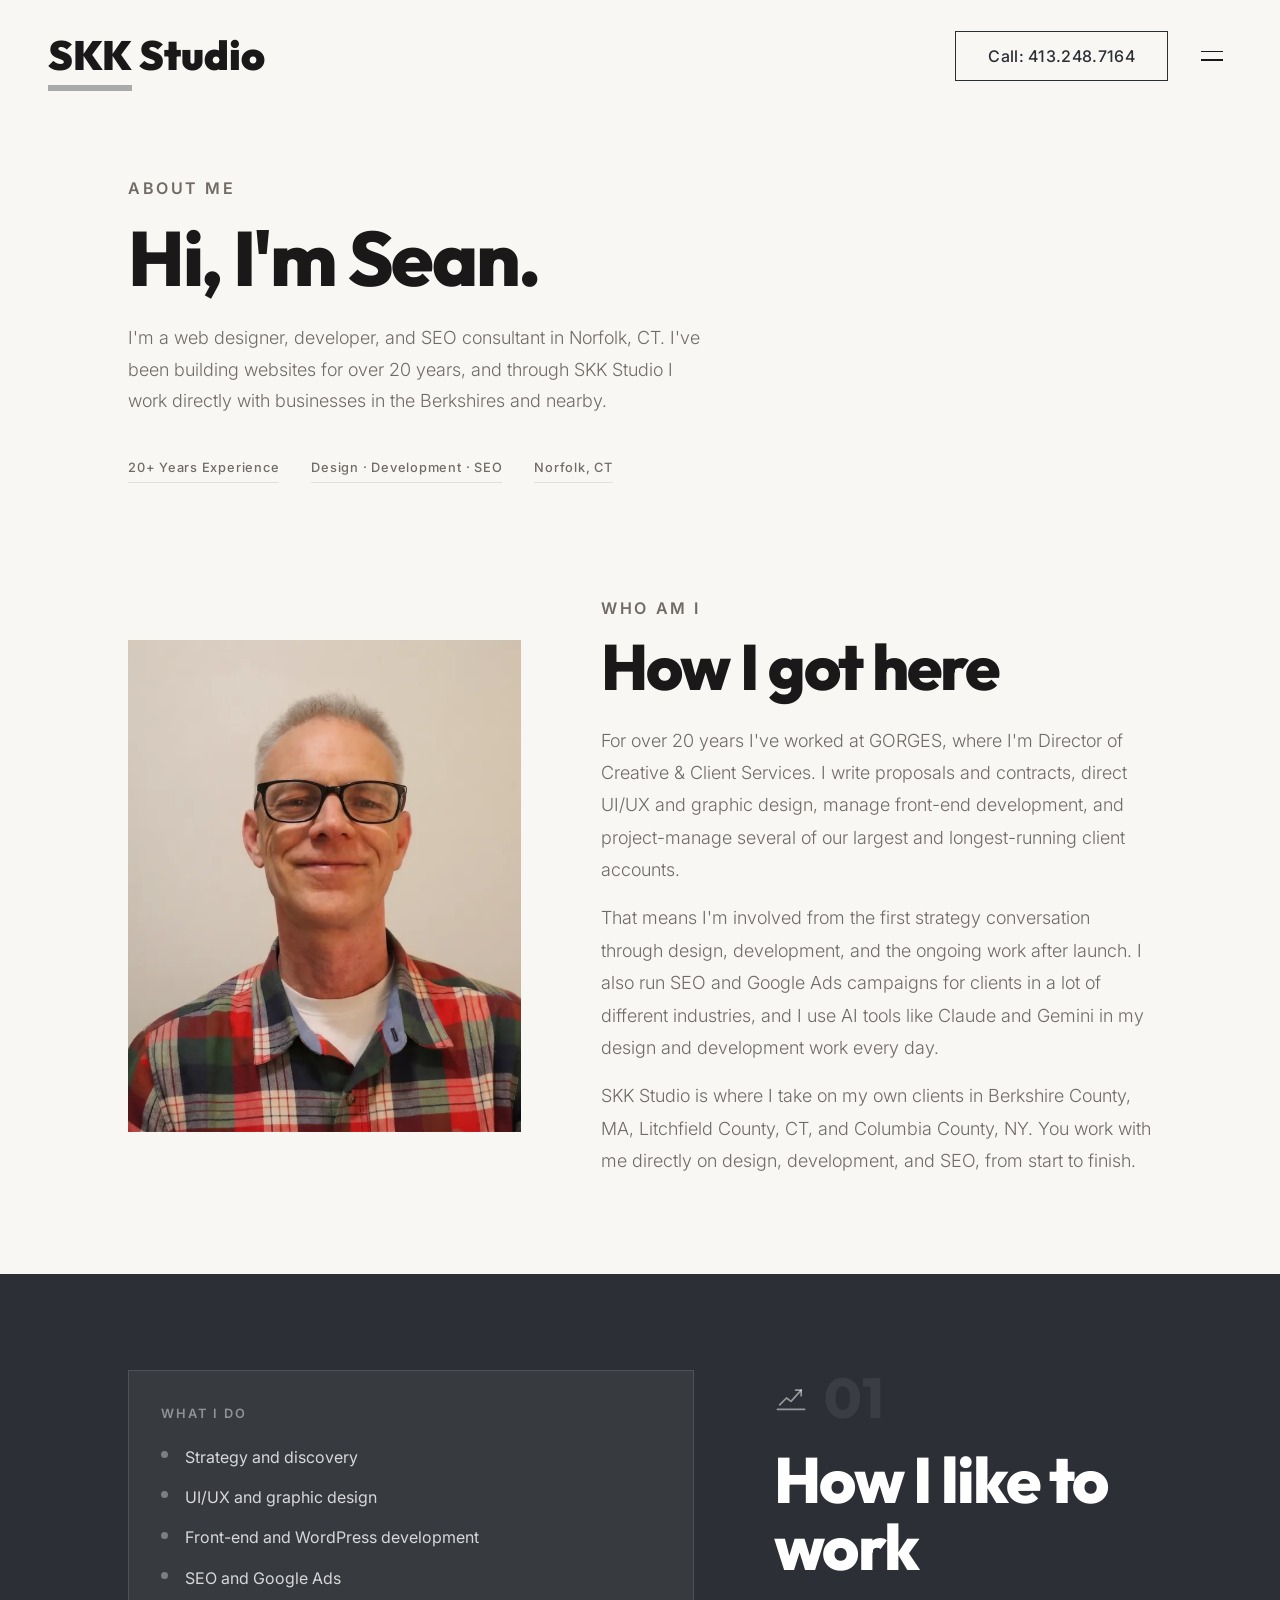
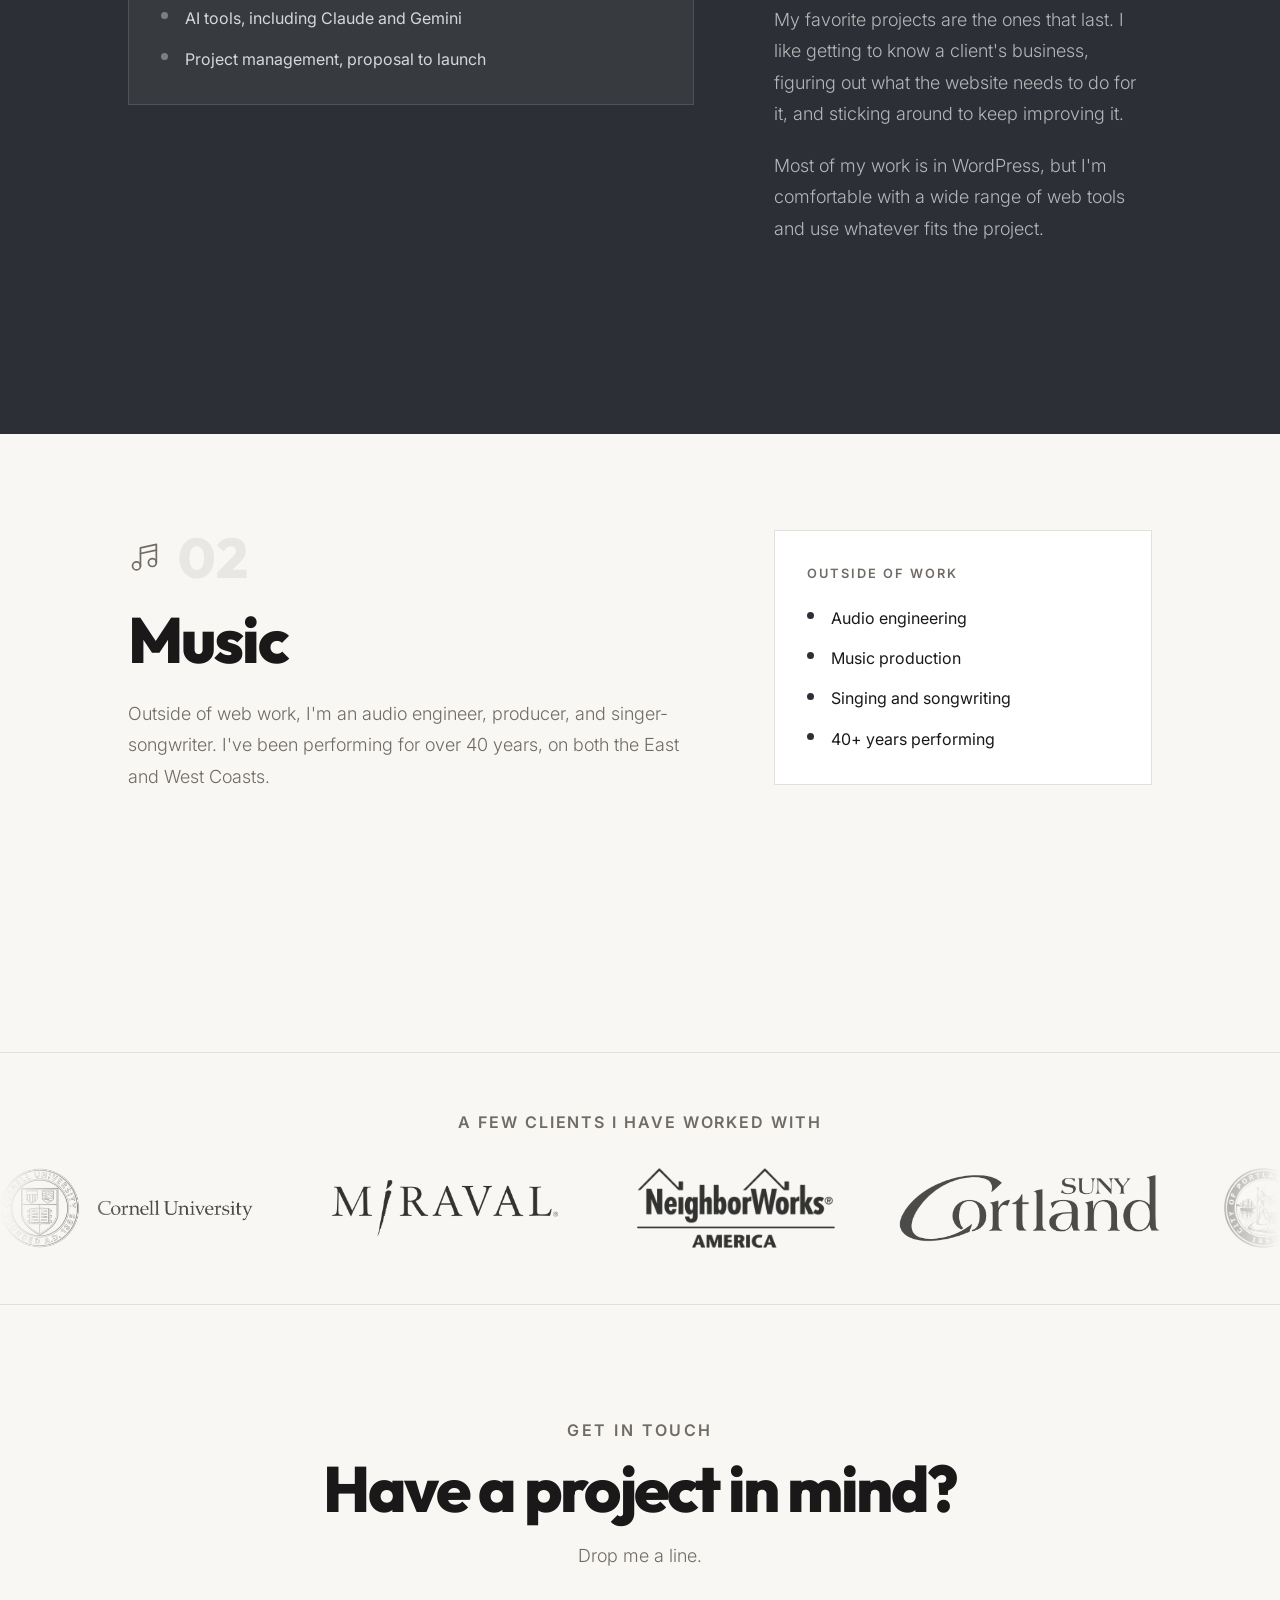
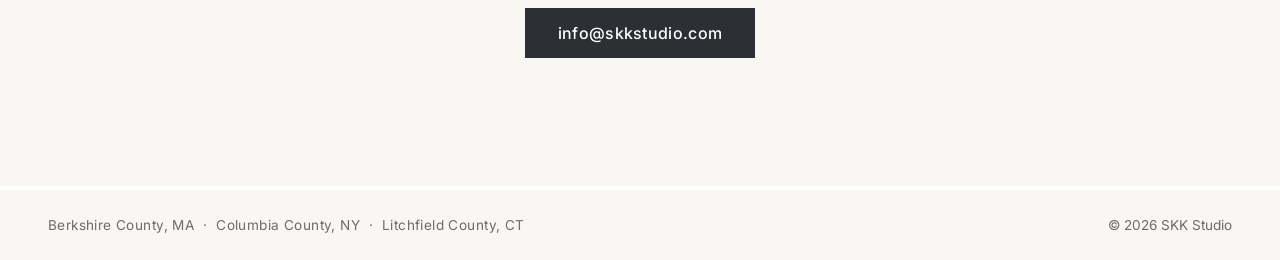
==== about.html @ 65a2fcf6 "Add about page, update contact info, and fix navigation links - Add about.html and .htaccess for cle" ====
<!DOCTYPE html>
<html lang="en">
<head>

<script async src="https://www.googletagmanager.com/gtm.js?id=GTM-TCQZRPBM"></script>
<script>
  window.dataLayer = window.dataLayer || [];
  function gtag(){dataLayer.push(arguments);}
  gtag('js', new Date());
</script>

  <meta charset="UTF-8">
  <meta name="viewport" content="width=device-width, initial-scale=1.0">
  <meta name="robots" content="index, follow">
  <title>About Sean K Kennedy | Web Designer &amp; SEO Consultant | SKK Studio</title>
  <meta name="description" content="Sean K Kennedy is a web designer, WordPress developer, and SEO consultant in Norfolk, CT with 20+ years of experience serving Berkshire County MA, Litchfield County CT, and Columbia County NY.">
  <meta name="author" content="Sean K Kennedy">
  <link rel="canonical" href="https://skkstudio.com/about">

  <!-- Open Graph -->
  <meta property="og:type" content="profile">
  <meta property="og:url" content="https://skkstudio.com/about">
  <meta property="og:title" content="About Sean K Kennedy | Web Designer &amp; SEO Consultant | SKK Studio">
  <meta property="og:description" content="Web designer, WordPress developer, and SEO consultant in Norfolk, CT with 20+ years of experience.">
  <meta property="og:image" content="https://skkstudio.com/img/Sean-K-Kennedy.webp">
  <meta name="twitter:card" content="summary_large_image">

  <!-- AboutPage / Person Schema -->
  <script type="application/ld+json">
  {
    "@context": "https://schema.org",
    "@type": "AboutPage",
    "url": "https://skkstudio.com/about",
    "name": "About Sean K Kennedy",
    "mainEntity": {
      "@type": "Person",
      "name": "Sean K Kennedy",
      "alternateName": "Sean Kobuk Kennedy",
      "jobTitle": "Web Designer, Developer & SEO Consultant",
      "image": "https://skkstudio.com/img/Sean-Kobuk-Kennedy-web-designer-developer.webp",
      "email": "info@skkstudio.com",
      "url": "https://skkstudio.com/about",
      "address": {
        "@type": "PostalAddress",
        "addressLocality": "Norfolk",
        "addressRegion": "CT",
        "addressCountry": "US"
      },
      "worksFor": { "@type": "ProfessionalService", "name": "SKK Studio", "url": "https://skkstudio.com" },
      "knowsAbout": ["Web Design", "UI/UX Design", "WordPress Development", "Search Engine Optimization", "Google Ads", "AI Automation", "Audio Engineering"]
    }
  }
  </script>

  <!-- Breadcrumb Schema -->
  <script type="application/ld+json">
  {
    "@context": "https://schema.org",
    "@type": "BreadcrumbList",
    "itemListElement": [
      { "@type": "ListItem", "position": 1, "name": "Home", "item": "https://skkstudio.com/" },
      { "@type": "ListItem", "position": 2, "name": "About", "item": "https://skkstudio.com/about" }
    ]
  }
  </script>

  <link rel="preconnect" href="https://fonts.googleapis.com">
  <link rel="preconnect" href="https://fonts.gstatic.com" crossorigin>
  <link href="https://fonts.googleapis.com/css2?family=Outfit:wght@700;800&family=Inter:wght@300;400;500;600&display=swap" rel="stylesheet">
  <link rel="stylesheet" href="css/styles.css">
</head>
<body>

  <!-- ========== HEADER ========== -->
  <header class="site-header" id="site-header">
    <div class="container">
      <a href="/" class="site-logo"><span class="site-logo__skk">SKK</span> Studio</a>
      <a class="btn btn--outline" href="tel:413-248-7164">Call: 413.248.7164</a>
      <button class="menu-toggle" aria-label="Toggle navigation" aria-expanded="false" aria-controls="mobile-nav">
        <span></span>
        <span></span>
      </button>
    </div>
  </header>

  <!-- ========== MOBILE NAV ========== -->
  <nav class="mobile-nav" id="mobile-nav" aria-hidden="true">
    <p class="mobile-nav__label">Navigation</p>
    <div class="mobile-nav__bottom">
      <div class="mobile-nav__links">
        <a class="mobile-nav__link" href="/services"><span>01</span>Services</a>
        <a class="mobile-nav__link" href="mailto:info@skkstudio.com"><span>02</span>Get in Touch</a>
        <a class="mobile-nav__link" href="/"><span>03</span>Back to Home</a>
      </div>
      <div class="mobile-nav__footer">
        <a class="mobile-nav__call" href="tel:413-248-7164">Call: 413.248.7164</a>
        <p class="mobile-nav__location">Norfolk, CT &nbsp;·&nbsp; The Berkshires</p>
      </div>
    </div>
  </nav>

  <main>

    <!-- ========== PAGE HERO ========== -->
    <section class="page-hero">
      <div class="container">
        <div class="page-hero__inner">

          <span class="page-hero__eyebrow">About Me</span>

          <h1 class="page-hero__title">Hi, I'm Sean.</h1>

          <p class="page-hero__desc">
            I'm a web designer, developer, and SEO consultant in Norfolk, CT. I've been building websites
            for over 20 years, and through SKK Studio I work directly with businesses in the Berkshires and nearby.
          </p>

          <div class="page-hero__meta">
            <span>20+ Years Experience</span>
            <span>Design · Development · SEO</span>
            <span>Norfolk, CT</span>
          </div>

        </div>
      </div>
    </section>

    <!-- ========== BIO ========== -->
    <section class="about about--page" id="bio">
      <div class="container">
        <div class="about__inner reveal">

          <div class="about__photo-wrap">
            <figure class="about__photo">
              <img src="img/Sean-Kobuk-Kennedy-web-designer-developer.webp" alt="Sean K Kennedy, freelance web designer and SEO consultant in Norfolk, CT" onerror="this.parentElement.classList.add('about__photo--placeholder')">
            </figure>
          </div>

          <div class="about__content">
            <span class="section-label">Who Am I</span>
            <h2 class="about__title">How I got here</h2>
            <div class="about__bio">
              <p>For over 20 years I've worked at GORGES, where I'm Director of Creative &amp; Client Services. I write proposals and contracts, direct UI/UX and graphic design, manage front-end development, and project-manage several of our largest and longest-running client accounts.</p>
              <p>That means I'm involved from the first strategy conversation through design, development, and the ongoing work after launch. I also run SEO and Google Ads campaigns for clients in a lot of different industries, and I use AI tools like Claude and Gemini in my design and development work every day.</p>
              <p>SKK Studio is where I take on my own clients in Berkshire County, MA, Litchfield County, CT, and Columbia County, NY. You work with me directly on design, development, and SEO, from start to finish.</p>
            </div>
          </div>

        </div>
      </div>
    </section>

    <!-- ========== HOW I WORK ========== -->
    <section class="service-detail service-detail--dark" id="how-i-work">
      <div class="container">
        <div class="service-detail__inner service-detail__inner--reversed reveal">

          <aside class="service-detail__aside">
            <h3 class="service-detail__aside-title">What I do</h3>
            <ul class="service-detail__list">
              <li>Strategy and discovery</li>
              <li>UI/UX and graphic design</li>
              <li>Front-end and WordPress development</li>
              <li>SEO and Google Ads</li>
              <li>AI tools, including Claude and Gemini</li>
              <li>Project management, proposal to launch</li>
            </ul>
          </aside>

          <div class="service-detail__main">
            <div class="service-detail__header">
              <div class="service-detail__icon" aria-hidden="true">
                <svg width="34" height="34" viewBox="0 0 30 30" fill="none" xmlns="http://www.w3.org/2000/svg">
                  <path d="M3 25h24" stroke="currentColor" stroke-width="1.5" stroke-linecap="round"/>
                  <path d="M5 21l6-6 4 3 9-10" stroke="currentColor" stroke-width="1.5" stroke-linecap="round" stroke-linejoin="round"/>
                  <path d="M19 8h5v5" stroke="currentColor" stroke-width="1.5" stroke-linecap="round" stroke-linejoin="round"/>
                </svg>
              </div>
              <span class="service-detail__num">01</span>
            </div>
            <h2 class="service-detail__title">How I like to work</h2>
            <p class="service-detail__desc">
              My favorite projects are the ones that last. I like getting to know a client's business,
              figuring out what the website needs to do for it, and sticking around to keep improving it.
            </p>
            <p class="service-detail__desc">
              Most of my work is in WordPress, but I'm comfortable with a wide range of web tools and
              use whatever fits the project.
            </p>
            <a href="mailto:info@skkstudio.com" class="btn btn--outline">Get in Touch</a>
          </div>

        </div>
      </div>
    </section>

    <!-- ========== MUSIC ========== -->
    <section class="service-detail service-detail--light" id="music">
      <div class="container">
        <div class="service-detail__inner reveal">

          <div class="service-detail__main">
            <div class="service-detail__header">
              <div class="service-detail__icon" aria-hidden="true">
                <svg width="34" height="34" viewBox="0 0 30 30" fill="none" xmlns="http://www.w3.org/2000/svg">
                  <path d="M11 22V6l14-3v16" stroke="currentColor" stroke-width="1.5" stroke-linecap="round" stroke-linejoin="round"/>
                  <circle cx="7.5" cy="22" r="3.5" stroke="currentColor" stroke-width="1.5"/>
                  <circle cx="21.5" cy="19" r="3.5" stroke="currentColor" stroke-width="1.5"/>
                  <path d="M11 11l14-3" stroke="currentColor" stroke-width="1.5" stroke-linecap="round"/>
                </svg>
              </div>
              <span class="service-detail__num">02</span>
            </div>
            <h2 class="service-detail__title">Music</h2>
            <p class="service-detail__desc">
              Outside of web work, I'm an audio engineer, producer, and singer-songwriter. I've been
              performing for over 40 years, on both the East and West Coasts.
            </p>
          </div>

          <aside class="service-detail__aside">
            <h3 class="service-detail__aside-title">Outside of work</h3>
            <ul class="service-detail__list">
              <li>Audio engineering</li>
              <li>Music production</li>
              <li>Singing and songwriting</li>
              <li>40+ years performing</li>
            </ul>
          </aside>

        </div>
      </div>
    </section>

    <!-- ========== CLIENT LOGOS ========== -->
    <section class="client-logos">
      <p class="client-logos__label">A few clients I have worked with</p>
      <div class="client-logos__outer">
        <!-- track 1 -->
        <div class="client-logos__track">
          <img src="img/Cornell-University-logo.webp" alt="Cornell University" class="client-logos__img">
          <img src="img/miraval-resorts-logo.webp" alt="Miraval Resorts" class="client-logos__img">
          <img src="img/neighborworks-america-logo.webp" alt="NeighborWorks America" class="client-logos__img">
          <img src="img/suny-cortland-logo.webp" alt="SUNY Cortland" class="client-logos__img">
          <img src="img/PDXUnicornSeal.webp" alt="PDX Unicorn" class="client-logos__img">
          <img src="img/martha-stewart-martha-stewart-logo.png" alt="Martha Stewart" class="client-logos__img">
          <img src="img/Ongweoweh-logo.webp" alt="Ongweoweh" class="client-logos__img">
        </div>
        <!-- track 2: identical, hands off to track 1 seamlessly -->
        <div class="client-logos__track" aria-hidden="true">
          <img src="img/Cornell-University-logo.webp" alt="" class="client-logos__img">
          <img src="img/miraval-resorts-logo.webp" alt="" class="client-logos__img">
          <img src="img/neighborworks-america-logo.webp" alt="" class="client-logos__img">
          <img src="img/suny-cortland-logo.webp" alt="" class="client-logos__img">
          <img src="img/PDXUnicornSeal.webp" alt="" class="client-logos__img">
          <img src="img/martha-stewart-martha-stewart-logo.png" alt="" class="client-logos__img">
          <img src="img/Ongweoweh-logo.webp" alt="" class="client-logos__img">
        </div>
      </div>
    </section>

    <!-- ========== CONTACT CTA ========== -->
    <section class="contact-cta">
      <div class="container">
        <div class="contact-cta__inner reveal">
          <span class="section-label">Get in Touch</span>
          <h2 class="contact-cta__title">Have a project in mind?</h2>
          <p class="contact-cta__desc">Drop me a line.</p>
          <a href="mailto:info@skkstudio.com" class="btn btn--primary">
            info@skkstudio.com
          </a>
        </div>
      </div>
    </section>

  </main>

  <!-- ========== FOOTER ========== -->
  <footer class="site-footer">
    <div class="container">
      <div class="site-footer__inner">
        <span class="site-footer__location">Berkshire County, MA &nbsp;·&nbsp; Columbia County, NY &nbsp;·&nbsp; Litchfield County, CT</span>
        <span class="site-footer__copy">&copy; <span id="year"></span> SKK Studio</span>
      </div>
    </div>
  </footer>

  <a href="#" class="back-to-top" aria-label="Back to top">
    <svg width="18" height="18" viewBox="0 0 18 18" fill="none" xmlns="http://www.w3.org/2000/svg" aria-hidden="true">
      <path d="M9 15V3M3 7l6-6 6 6" stroke="currentColor" stroke-width="1.5" stroke-linecap="round" stroke-linejoin="round"/>
    </svg>
  </a>

  <script src="js/main.js"></script>
</body>
</html>
---- css/styles.css ----
@charset "UTF-8";
*, *::before, *::after {
  box-sizing: border-box;
  margin: 0;
  padding: 0; }

html {
  scroll-behavior: smooth;
  -webkit-text-size-adjust: 100%;
  font-size: 16px; }

body {
  font-family: "Inter", -apple-system, BlinkMacSystemFont, "Segoe UI", sans-serif;
  font-size: 1rem;
  line-height: 1.65;
  color: #1A1818;
  background-color: #F8F7F4;
  -webkit-font-smoothing: antialiased;
  -moz-osx-font-smoothing: grayscale;
  overflow-x: hidden; }

a {
  color: inherit;
  text-decoration: none; }

img, svg {
  display: block;
  max-width: 100%; }

ul, ol {
  list-style: none; }

.container {
  max-width: 1120px;
  margin: 0 auto;
  padding-left: clamp(1.5rem, 5vw, 3rem);
  padding-right: clamp(1.5rem, 5vw, 3rem); }

h2 {
  font-family: "Outfit", -apple-system, BlinkMacSystemFont, sans-serif;
  font-size: clamp(2.5rem, 5vw, 4rem);
  font-weight: 800;
  letter-spacing: -0.03em;
  line-height: 1.05;
  color: #1A1818; }

.section-desc, .hero__status, .service-card__desc, .about__bio p, .page-hero__desc, .service-detail__desc, .contact-cta__desc {
  font-size: 1.125rem;
  font-weight: 300;
  color: #716b66;
  line-height: 1.75; }

.section-label, .hero__eyebrow, .coming-soon__label, .page-hero__eyebrow, .service-detail__aside-title {
  font-size: 1rem;
  font-weight: 600;
  letter-spacing: 0.16em;
  text-transform: uppercase; }

.section-label {
  display: inline-block;
  color: #716b66;
  margin-bottom: 0.75rem; }

.section-title {
  margin-bottom: 0.75rem; }

.section-desc {
  max-width: 46ch; }

.section-header {
  margin-bottom: 3.5rem; }

.btn {
  display: inline-flex;
  align-items: center;
  gap: 0.5rem;
  font-family: "Inter", -apple-system, BlinkMacSystemFont, "Segoe UI", sans-serif;
  font-size: 1rem;
  font-weight: 500;
  letter-spacing: 0.02em;
  line-height: 1;
  padding: 1rem 2rem;
  border: 1.5px solid transparent;
  cursor: pointer;
  transition: background-color 0.35s cubic-bezier(0.4, 0, 0.2, 1), border-color 0.35s cubic-bezier(0.4, 0, 0.2, 1), color 0.35s cubic-bezier(0.4, 0, 0.2, 1), transform 0.2s cubic-bezier(0.4, 0, 0.2, 1), box-shadow 0.35s cubic-bezier(0.4, 0, 0.2, 1); }
  .btn--primary {
    background-color: #2C2F35;
    border-color: #2C2F35;
    color: #FFFFFF; }
    .btn--primary:hover {
      background-color: #1E2C38;
      border-color: #1E2C38;
      transform: translateY(-1px);
      box-shadow: 0 4px 16px rgba(44, 47, 53, 0.22); }
    .btn--primary:active {
      transform: translateY(0); }
  .btn--outline {
    background-color: transparent;
    border-color: #2C2F35;
    color: #2C2F35; }
    .btn--outline:hover {
      background-color: #2C2F35;
      color: #FFFFFF; }

.site-header {
  position: static;
  padding: 1.375rem 0; }
  .site-header .container {
    max-width: 1320px;
    display: flex;
    align-items: center;
    justify-content: space-between;
    gap: 1.5rem; }
  .site-header .btn--outline {
    margin-left: auto; }
    @media (max-width: 768px) {
      .site-header .btn--outline {
        display: none; } }

.menu-toggle {
  display: flex;
  position: relative;
  z-index: 201;
  width: 2.5rem;
  height: 2.5rem;
  flex-direction: column;
  align-items: center;
  justify-content: center;
  gap: 7px;
  background: none;
  border: none;
  cursor: pointer;
  padding: 0; }
  .menu-toggle span {
    display: block;
    width: 22px;
    height: 1.5px;
    background-color: #1A1818;
    transition: transform 0.35s cubic-bezier(0.4, 0, 0.2, 1), opacity 0.25s cubic-bezier(0.4, 0, 0.2, 1), background-color 0.3s; }
  .menu-toggle.is-active span {
    background-color: #fff; }
    .menu-toggle.is-active span:first-child {
      transform: translateY(4.25px) rotate(45deg); }
    .menu-toggle.is-active span:last-child {
      transform: translateY(-4.25px) rotate(-45deg); }

.mobile-nav {
  position: fixed;
  inset: 0;
  z-index: 200;
  background-color: #2C2F35;
  display: flex;
  flex-direction: column;
  justify-content: space-between;
  padding: 5rem clamp(1.5rem, 5vw, 3rem) 3rem;
  overflow-y: auto;
  visibility: hidden;
  clip-path: circle(0px at 100% 0);
  transition: clip-path 0.6s cubic-bezier(0.16, 1, 0.3, 1), visibility 0s linear 0.6s; }
  .mobile-nav.is-open {
    visibility: visible;
    clip-path: circle(150% at 100% 0);
    transition: clip-path 0.6s cubic-bezier(0.16, 1, 0.3, 1), visibility 0s; }
  .mobile-nav__label {
    font-size: 0.7rem;
    font-weight: 600;
    letter-spacing: 0.2em;
    text-transform: uppercase;
    color: rgba(255, 255, 255, 0.3);
    opacity: 0; }
    .mobile-nav.is-open .mobile-nav__label {
      animation: navLinkIn 0.4s cubic-bezier(0.16, 1, 0.3, 1) 0.05s forwards; }
  .mobile-nav__bottom {
    display: flex;
    flex-direction: column;
    gap: 3rem; }
  .mobile-nav__links {
    display: flex;
    flex-direction: column; }
  .mobile-nav__link {
    display: flex;
    align-items: baseline;
    gap: 1rem;
    font-family: "Outfit", -apple-system, BlinkMacSystemFont, sans-serif;
    font-size: clamp(2.5rem, 11vw, 4rem);
    font-weight: 700;
    letter-spacing: -0.02em;
    color: rgba(255, 255, 255, 0.88);
    padding: 1rem 0;
    border-bottom: 1px solid rgba(255, 255, 255, 0.1);
    opacity: 0;
    transform: translateY(20px);
    transition: color 0.2s cubic-bezier(0.4, 0, 0.2, 1); }
    .mobile-nav__link span {
      font-family: "Inter", -apple-system, BlinkMacSystemFont, "Segoe UI", sans-serif;
      font-size: 0.8rem;
      font-weight: 400;
      color: rgba(255, 255, 255, 0.3);
      letter-spacing: 0.04em; }
    .mobile-nav__link:hover {
      color: #fff; }
    .mobile-nav.is-open .mobile-nav__link {
      animation: navLinkIn 0.5s cubic-bezier(0.16, 1, 0.3, 1) forwards; }
      .mobile-nav.is-open .mobile-nav__link:nth-child(1) {
        animation-delay: 0.15s; }
      .mobile-nav.is-open .mobile-nav__link:nth-child(2) {
        animation-delay: 0.22s; }
      .mobile-nav.is-open .mobile-nav__link:nth-child(3) {
        animation-delay: 0.29s; }
  .mobile-nav__footer {
    display: flex;
    flex-direction: column;
    gap: 0.5rem;
    opacity: 0;
    transform: translateY(12px); }
    .mobile-nav.is-open .mobile-nav__footer {
      animation: navLinkIn 0.5s cubic-bezier(0.16, 1, 0.3, 1) 0.36s forwards; }
  .mobile-nav__call {
    font-family: "Outfit", -apple-system, BlinkMacSystemFont, sans-serif;
    font-size: 1.125rem;
    font-weight: 500;
    color: rgba(255, 255, 255, 0.85);
    letter-spacing: 0.02em; }
  .mobile-nav__location {
    font-size: 0.85rem;
    font-weight: 400;
    color: rgba(255, 255, 255, 0.35);
    letter-spacing: 0.03em; }

@keyframes navLinkIn {
  from {
    opacity: 0;
    transform: translateY(20px); }
  to {
    opacity: 1;
    transform: translateY(0); } }
.site-logo {
  font-family: "Outfit", -apple-system, BlinkMacSystemFont, sans-serif;
  font-size: 2.55rem;
  font-weight: 900;
  color: #1A1818;
  transition: opacity 0.2s cubic-bezier(0.4, 0, 0.2, 1); }
  .site-logo:hover {
    opacity: 0.65; }
  .site-logo__skk {
    position: relative; }
    .site-logo__skk::after {
      content: '';
      position: absolute;
      bottom: -0.25em;
      left: 0;
      width: 100%;
      height: 6px;
      background-color: #aaa; }

.hero {
  position: relative;
  display: flex;
  align-items: center;
  min-height: calc(100vh - 6rem);
  padding-bottom: 5rem;
  overflow: hidden; }
  @media (max-width: 768px) {
    .hero {
      min-height: unset;
      align-items: flex-start;
      padding: 3rem 0 3rem; } }
  .hero__bg-glow {
    position: absolute;
    top: -20%;
    right: -10%;
    width: 70vw;
    height: 130%;
    background: radial-gradient(ellipse 60% 50% at 70% 40%, rgba(227, 223, 217, 0.5) 0%, transparent 70%);
    pointer-events: none; }
    @media (max-width: 768px) {
      .hero__bg-glow {
        display: none; } }
  .hero__inner {
    position: relative;
    z-index: 1;
    max-width: 960px; }
  .hero__eyebrow {
    display: inline-flex;
    align-items: center;
    gap: 0.625rem;
    color: #2C2F35;
    margin-bottom: 1.75rem; }
    .hero__eyebrow::before {
      display: inline-block;
      width: 22px;
      height: 1.5px;
      background-color: currentColor;
      flex-shrink: 0; }
  .hero__h1 {
    font-family: "Inter", -apple-system, BlinkMacSystemFont, "Segoe UI", sans-serif;
    font-size: clamp(1rem, 1.5vw, 1.25rem);
    font-weight: 500;
    color: #716b66;
    line-height: 1.4;
    margin-bottom: 1.25rem; }
  .hero__name {
    font-family: "Outfit", -apple-system, BlinkMacSystemFont, sans-serif;
    font-size: clamp(3rem, 9vw, 7rem);
    font-weight: 800;
    letter-spacing: -0.01em;
    line-height: 0.9;
    color: #1A1818;
    margin-bottom: 2rem; }
  .hero__tagline {
    font-size: clamp(1.125rem, 2.5vw, 1.5rem);
    font-weight: 300;
    color: #716b66;
    line-height: 1.5;
    margin-bottom: 1.5rem; }
  .hero__location {
    display: inline-flex;
    align-items: center;
    gap: 0.4rem;
    font-size: 1.125rem;
    font-weight: 400;
    color: #716b66;
    letter-spacing: 0.03em;
    margin-bottom: 2.5rem; }
  .hero__divider {
    width: 40px;
    height: 1.5px;
    background-color: #E3DFD9;
    margin-bottom: 1.75rem; }
  .hero__status {
    margin-bottom: 2rem; }

.client-logos {
  padding: 3.5rem 0;
  margin-top: calc(80px + 4rem);
  background-color: #F8F7F4;
  border-top: 1px solid #E3DFD9;
  border-bottom: 1px solid #E3DFD9;
  overflow: hidden; }
  @media (max-width: 480px) {
    .client-logos {
      padding: 1.5rem 0;
      margin-top: calc(80px + 0.5rem); } }
  .client-logos__label {
    text-align: center;
    font-weight: 600;
    letter-spacing: 0.12em;
    text-transform: uppercase;
    color: #716b66;
    margin-bottom: 2rem; }
  .client-logos__outer {
    display: flex;
    overflow: hidden;
    mask-image: linear-gradient(to right, transparent 0%, black 10%, black 90%, transparent 100%);
    -webkit-mask-image: linear-gradient(to right, transparent 0%, black 10%, black 90%, transparent 100%); }
    .client-logos__outer:hover .client-logos__track {
      animation-play-state: paused; }
  .client-logos__track {
    display: flex;
    align-items: center;
    gap: 4rem;
    flex-shrink: 0;
    padding-right: 4rem;
    animation: logo-scroll 28s linear infinite;
    will-change: transform; }
  .client-logos__img {
    height: 80px;
    width: auto;
    object-fit: contain;
    filter: grayscale(100%);
    opacity: 0.8;
    transition: opacity 0.25s cubic-bezier(0.4, 0, 0.2, 1), filter 0.25s cubic-bezier(0.4, 0, 0.2, 1);
    flex-shrink: 0; }
    .client-logos__img:hover {
      filter: grayscale(0%);
      opacity: 1; }

@keyframes logo-scroll {
  from {
    transform: translateX(0); }
  to {
    transform: translateX(-100%); } }
.services {
  position: relative;
  z-index: 1;
  padding: calc(6rem + 80px) 0;
  background-color: #2C2F35;
  clip-path: polygon(0 80px, 100% 0, 100% calc(100% - 80px), 0 100%);
  margin-top: 3rem;
  margin-bottom: -80px; }
  .services .section-label {
    color: rgba(255, 255, 255, 0.45); }
  .services .section-title {
    color: #FFFFFF; }
  .services .section-desc {
    color: rgba(255, 255, 255, 0.6); }

.services__grid {
  display: grid;
  grid-template-columns: 1fr;
  background-color: #E3DFD9;
  border: 1px solid #E3DFD9;
  gap: 1px; }
  @media (min-width: 768px) {
    .services__grid {
      grid-template-columns: repeat(2, 1fr); } }
  @media (min-width: 1024px) {
    .services__grid {
      grid-template-columns: repeat(4, 1fr); } }

.services__more {
  text-align: center;
  margin-top: 3rem; }
  .services__more .btn--outline {
    border-color: rgba(255, 255, 255, 0.35);
    color: rgba(255, 255, 255, 0.85); }
    .services__more .btn--outline:hover {
      border-color: #fff;
      color: #fff;
      background-color: rgba(255, 255, 255, 0.08); }

.service-card {
  position: relative;
  isolation: isolate;
  cursor: pointer;
  background-color: #FFFFFF;
  padding: 2.5rem 2rem 2.75rem; }
  .service-card::before {
    content: '';
    position: absolute;
    inset: 0;
    z-index: -1;
    background-color: #EEF0F2;
    opacity: 0;
    transition: opacity 0.5s cubic-bezier(0.4, 0, 0.2, 1); }
  .service-card:hover::before {
    opacity: 1; }
  .service-card:hover .service-card__icon {
    color: #2C2F35; }
  .service-card__icon {
    color: #716b66;
    margin-bottom: 1.5rem;
    transition: color 0.35s cubic-bezier(0.4, 0, 0.2, 1); }
    .service-card__icon svg {
      width: 48px;
      height: 48px; }
  .service-card__title {
    font-family: "Outfit", -apple-system, BlinkMacSystemFont, sans-serif;
    font-size: 1.25rem;
    font-weight: 700;
    letter-spacing: -0.02em;
    line-height: 1.2;
    color: #1A1818;
    margin-bottom: 0.5rem; }
    .service-card__title a {
      color: inherit;
      text-decoration: none; }
      .service-card__title a::after {
        content: '';
        position: absolute;
        inset: 0; }
  .service-card__desc {
    line-height: 1.65; }
  .service-card:nth-child(2) {
    transition-delay: 0.08s; }
  .service-card:nth-child(3) {
    transition-delay: 0.16s; }
  .service-card:nth-child(4) {
    transition-delay: 0.24s; }

.about {
  padding: 10rem 0 6rem;
  background-color: #F8F7F4; }
  @media (max-width: 480px) {
    .about {
      padding-top: 5rem; } }
  .about__inner {
    display: grid;
    grid-template-columns: 1fr;
    gap: 3rem;
    align-items: center; }
    @media (min-width: 768px) {
      .about__inner {
        grid-template-columns: 5fr 7fr;
        gap: 5rem; } }
  .about__photo {
    position: relative;
    width: 100%;
    aspect-ratio: 4 / 5;
    overflow: hidden;
    background-color: #E3DFD9; }
    .about__photo img {
      width: 100%;
      height: 100%;
      object-fit: cover;
      object-position: center top;
      display: block; }
    .about__photo--placeholder::after {
      content: 'SKK';
      position: absolute;
      inset: 0;
      display: flex;
      align-items: center;
      justify-content: center;
      font-family: "Outfit", -apple-system, BlinkMacSystemFont, sans-serif;
      font-size: 4rem;
      font-weight: 800;
      color: #E3DFD9;
      letter-spacing: 0.1em; }
  .about__title {
    margin-bottom: 1.5rem; }
  .about__bio {
    display: flex;
    flex-direction: column;
    gap: 1rem; }
    .about__bio p {
      line-height: 1.8; }
  .about__more {
    margin-top: 2rem; }
  .about--page {
    padding: 2rem 0 6rem; }

.coming-soon {
  margin-top: 12rem;
  max-width: 600px;
  margin-inline: auto;
  padding: 3rem 0;
  background-color: #2C2F35; }
  .coming-soon__inner {
    display: flex;
    flex-direction: column;
    gap: 1rem; }
    @media (min-width: 768px) {
      .coming-soon__inner {
        flex-direction: column;
        gap: 1rem; } }
  .coming-soon__label {
    color: rgba(255, 255, 255, 0.5);
    flex-shrink: 0;
    text-align: center; }
  .coming-soon__text {
    font-size: clamp(1.5rem, 3vw, 2.25rem);
    font-family: "Outfit", -apple-system, BlinkMacSystemFont, sans-serif;
    font-weight: 700;
    letter-spacing: -0.02em;
    line-height: 1.3;
    text-align: center;
    color: #FFFFFF; }
    @media (min-width: 768px) {
      .coming-soon__text {
        flex: 1; } }
  .coming-soon__list {
    display: flex;
    flex-wrap: wrap;
    gap: 0.5rem 1.5rem;
    flex-shrink: 0; }
    .coming-soon__list li {
      font-size: clamp(1.5rem, 3vw, 2.5rem);
      font-family: "Outfit", -apple-system, BlinkMacSystemFont, sans-serif;
      font-weight: 700;
      letter-spacing: -0.02em;
      color: #FFFFFF; }

.section-divider {
  width: 60px;
  height: 2px;
  background-color: #E3DFD9;
  margin: 0 auto; }

.page-hero {
  padding: 4rem 0 5rem;
  background-color: #F8F7F4; }
  @media (max-width: 768px) {
    .page-hero {
      padding: 3rem 0 3.5rem; } }
  .page-hero__breadcrumb {
    font-size: 0.8rem;
    font-weight: 400;
    color: #716b66;
    letter-spacing: 0.03em;
    margin-bottom: 2.5rem; }
    .page-hero__breadcrumb a {
      color: inherit;
      text-decoration: underline;
      text-underline-offset: 3px; }
      .page-hero__breadcrumb a:hover {
        color: #1A1818; }
  .page-hero__eyebrow {
    display: block;
    color: #716b66;
    margin-bottom: 1rem; }
  .page-hero__title {
    font-family: "Outfit", -apple-system, BlinkMacSystemFont, sans-serif;
    font-size: clamp(2.75rem, 6vw, 5rem);
    font-weight: 800;
    letter-spacing: -0.03em;
    line-height: 1.05;
    color: #1A1818;
    margin-bottom: 1.5rem; }
  .page-hero__desc {
    max-width: 52ch;
    margin-bottom: 2.5rem; }
  .page-hero__meta {
    display: flex;
    flex-wrap: wrap;
    gap: 0.5rem 2rem; }
    .page-hero__meta span {
      font-size: 0.8rem;
      font-weight: 500;
      letter-spacing: 0.06em;
      color: #716b66;
      border-bottom: 1.5px solid #E3DFD9;
      padding-bottom: 0.25rem; }

.service-detail {
  padding: 6rem 0; }
  .service-detail--light {
    background-color: #F8F7F4; }
  .service-detail--dark {
    background-color: #2C2F35; }
  @media (max-width: 768px) {
    .service-detail {
      padding: 4rem 0; } }
  .service-detail__inner {
    display: grid;
    grid-template-columns: 1fr;
    gap: 3.5rem; }
    @media (min-width: 1024px) {
      .service-detail__inner {
        grid-template-columns: 3fr 2fr;
        gap: 5rem;
        align-items: start; } }
    @media (min-width: 1024px) {
      .service-detail__inner--reversed .service-detail__main {
        order: 2; }
      .service-detail__inner--reversed .service-detail__aside {
        order: 1; } }
  .service-detail__header {
    display: flex;
    align-items: center;
    gap: 1rem;
    margin-bottom: 1.25rem; }
  .service-detail__icon {
    color: #716b66; }
    .service-detail--dark .service-detail__icon {
      color: rgba(255, 255, 255, 0.5); }
  .service-detail__num {
    font-family: "Outfit", -apple-system, BlinkMacSystemFont, sans-serif;
    font-size: clamp(2.5rem, 5vw, 3.5rem);
    font-weight: 800;
    color: rgba(26, 24, 24, 0.07);
    line-height: 1; }
    .service-detail--dark .service-detail__num {
      color: rgba(255, 255, 255, 0.07); }
  .service-detail__title {
    margin-bottom: 1.5rem; }
    .service-detail--dark .service-detail__title {
      color: #fff; }
  .service-detail__desc {
    margin-bottom: 1.25rem; }
    .service-detail--dark .service-detail__desc {
      color: rgba(255, 255, 255, 0.65); }
  .service-detail__main .btn {
    margin-top: 1.5rem; }
  .service-detail__aside {
    background-color: #FFFFFF;
    border: 1px solid #E3DFD9;
    padding: 2rem; }
    .service-detail--dark .service-detail__aside {
      background-color: rgba(255, 255, 255, 0.05);
      border-color: rgba(255, 255, 255, 0.12); }
  .service-detail__aside-title {
    font-size: 0.8rem;
    color: #716b66;
    margin-bottom: 1.25rem; }
    .service-detail--dark .service-detail__aside-title {
      color: rgba(255, 255, 255, 0.45); }
  .service-detail__list {
    list-style: none;
    display: flex;
    flex-direction: column;
    gap: 0.875rem; }
    .service-detail__list li {
      font-size: 1rem;
      font-weight: 400;
      color: #1A1818;
      padding-left: 1.5rem;
      position: relative; }
      .service-detail__list li::before {
        content: '';
        position: absolute;
        left: 0;
        top: 0.45em;
        width: 7px;
        height: 7px;
        border-radius: 50%;
        background-color: #2C2F35; }
      .service-detail--dark .service-detail__list li {
        color: rgba(255, 255, 255, 0.8); }
        .service-detail--dark .service-detail__list li::before {
          background-color: rgba(255, 255, 255, 0.35); }

.contact-cta {
  padding: 7rem 0 8rem; }
  @media (max-width: 480px) {
    .contact-cta {
      padding-top: 5rem; } }
  .contact-cta__inner {
    max-width: 700px;
    margin: 0 auto;
    text-align: center; }
  .contact-cta__title {
    letter-spacing: -0.04em;
    margin-bottom: 1.125rem; }
  .contact-cta__desc {
    margin: 0 auto 2.25rem;
    max-width: 46ch; }

.site-footer {
  padding: 1.5rem 0;
  border-top: 4px solid #FFFFFF; }
  .site-footer .container {
    max-width: 1320px; }
  .site-footer__inner {
    display: flex;
    align-items: center;
    justify-content: space-between;
    flex-wrap: wrap;
    gap: 0.5rem 1rem; }
    @media (max-width: 480px) {
      .site-footer__inner {
        justify-content: center; } }
  .site-footer__location {
    font-size: .85rem;
    font-weight: 400;
    color: #716b66;
    letter-spacing: 0.03em; }
    @media (max-width: 480px) {
      .site-footer__location {
        display: none; } }
  .site-footer__copy {
    font-size: .85rem;
    font-weight: 400;
    color: #716b66; }

.reveal {
  opacity: 0;
  transform: translateY(18px);
  transition: opacity 0.7s cubic-bezier(0.16, 1, 0.3, 1), transform 0.7s cubic-bezier(0.16, 1, 0.3, 1); }
  .reveal.is-visible {
    opacity: 1;
    transform: translateY(0); }

@media (max-width: 768px) {
  .hero__inner {
    opacity: 0;
    transform: translateY(12px);
    animation: fadeUp 0.9s cubic-bezier(0.16, 1, 0.3, 1) 0.15s forwards; } }

/* ================================================================
   ANIMATION #3 — Scale + Stagger (desktop) — saved for reference
@media (min-width: 769px) {
  .hero__eyebrow {
    opacity: 0;
    animation: heroFadeUp 0.55s $ease-out 0.05s forwards;
  }
  .hero__name {
    opacity: 0;
    animation: heroScale 0.9s $ease-out 0.18s forwards;
  }
  .hero__tagline {
    opacity: 0;
    animation: heroFadeUp 0.65s $ease-out 0.44s forwards;
  }
  .hero__location {
    opacity: 0;
    animation: heroFadeUp 0.55s $ease-out 0.58s forwards;
  }
  .hero__cta-wrap {
    opacity: 0;
    animation: heroFadeUp 0.55s $ease-out 0.70s forwards;
  }
  .scroll-cta {
    opacity: 0;
    animation: heroFadeUp 0.55s $ease-out 0.88s forwards;
  }
}
================================================================ */
/* ================================================================
   ANIMATION #5 — Typewriter + Cascade (desktop)
   ================================================================ */
@media (min-width: 769px) {
  .hero__eyebrow {
    opacity: 0;
    display: flex;
    height: 1.75rem; }

  .hero__eyebrow.is-typing {
    opacity: 1; }
    .hero__eyebrow.is-typing::after {
      content: '|';
      margin-left: 2px;
      font-weight: 300;
      animation: cursorBlink 0.65s step-end infinite; }

  .hero--typed .hero__eyebrow {
    opacity: 1; }

  .hero__name {
    padding-bottom: 0.3em;
    margin-bottom: calc(2rem - 0.3em);
    -webkit-mask-image: linear-gradient(to right, black 60%, transparent 100%);
    mask-image: linear-gradient(to right, black 60%, transparent 100%);
    -webkit-mask-size: 300% 100%;
    mask-size: 300% 100%;
    -webkit-mask-position: 200% 0;
    mask-position: 200% 0;
    -webkit-mask-repeat: no-repeat;
    mask-repeat: no-repeat;
    animation: heroWipe 1.1s cubic-bezier(0.16, 1, 0.3, 1) 0.1s forwards; }

  .hero__h1 {
    opacity: 0;
    animation: heroFadeUp 0.9s cubic-bezier(0.16, 1, 0.3, 1) 0.35s forwards; }

  .hero__tagline {
    opacity: 0;
    animation: heroFadeUp 1s cubic-bezier(0.16, 1, 0.3, 1) 0.6s forwards; }

  .hero__location {
    opacity: 0;
    animation: heroFadeUp 0.9s cubic-bezier(0.16, 1, 0.3, 1) 0.75s forwards; }

  .hero__cta-wrap {
    opacity: 0;
    animation: heroFadeUp 0.9s cubic-bezier(0.16, 1, 0.3, 1) 1.05s forwards; }

  .scroll-cta {
    opacity: 0;
    animation: heroFadeUp 0.9s cubic-bezier(0.16, 1, 0.3, 1) 1.35s forwards; } }
@keyframes cursorBlink {
  0%, 100% {
    opacity: 1; }
  50% {
    opacity: 0; } }
@keyframes heroWipe {
  from {
    -webkit-mask-position: 200% 0;
    mask-position: 200% 0; }
  to {
    -webkit-mask-position: 0% 0;
    mask-position: 0% 0; } }
/* ================================================================
   END ANIMATION #5
   ================================================================ */
.back-to-top {
  position: fixed;
  bottom: 5.5rem;
  left: 50%;
  margin-left: -1.375rem;
  width: 2.75rem;
  height: 2.75rem;
  display: flex;
  align-items: center;
  justify-content: center;
  background-color: #2C2F35;
  color: #fff;
  border-radius: 50%;
  opacity: 0;
  pointer-events: none;
  transition: opacity 0.4s cubic-bezier(0.4, 0, 0.2, 1);
  z-index: 100; }
  .back-to-top.is-visible {
    opacity: 1;
    pointer-events: auto;
    animation: back-top-bounce 3.5s cubic-bezier(0.16, 1, 0.3, 1) 0.5s infinite; }
  .back-to-top:hover {
    background-color: #1E2C38;
    animation-play-state: paused; }

@keyframes back-top-bounce {
  0%, 55%, 100% {
    transform: translateY(0); }
  65% {
    transform: translateY(-9px); }
  73% {
    transform: translateY(0); }
  80% {
    transform: translateY(-5px); }
  88% {
    transform: translateY(0); } }
.scroll-cta {
  position: absolute;
  bottom: 2.5rem;
  left: 0;
  right: 0;
  margin: 0 auto;
  width: fit-content;
  display: flex;
  flex-direction: column;
  align-items: center;
  gap: 0.5rem;
  cursor: pointer;
  opacity: 1;
  transition: opacity 0.6s cubic-bezier(0.4, 0, 0.2, 1), color 0.2s cubic-bezier(0.4, 0, 0.2, 1);
  color: #716b66; }
  @media (max-width: 768px) {
    .scroll-cta {
      display: none; } }
  .scroll-cta:hover {
    color: #1A1818; }
    .scroll-cta:hover .scroll-cta__label {
      text-decoration: underline;
      text-underline-offset: 3px; }
    .scroll-cta:hover .scroll-cta__arrow {
      animation-play-state: paused;
      transform: translateY(5px); }
  .scroll-cta.is-hidden {
    opacity: 0;
    pointer-events: none; }
  .scroll-cta__label {
    font-size: 0.75rem;
    font-weight: 600;
    letter-spacing: 0.14em;
    text-transform: uppercase; }
  .scroll-cta__arrow {
    animation: bounce-down 1.6s cubic-bezier(0.16, 1, 0.3, 1) infinite; }

@keyframes bounce-down {
  0%, 100% {
    transform: translateY(0);
    opacity: 1; }
  50% {
    transform: translateY(7px);
    opacity: 0.6; } }
@keyframes fadeUp {
  to {
    opacity: 1;
    transform: translateY(0); } }
@keyframes heroFadeUp {
  from {
    opacity: 0;
    transform: translateY(14px); }
  to {
    opacity: 1;
    transform: translateY(0); } }
@keyframes heroScale {
  from {
    opacity: 0;
    transform: scale(0.94) translateY(8px); }
  to {
    opacity: 1;
    transform: scale(1) translateY(0); } }

/*# sourceMappingURL=styles.css.map */
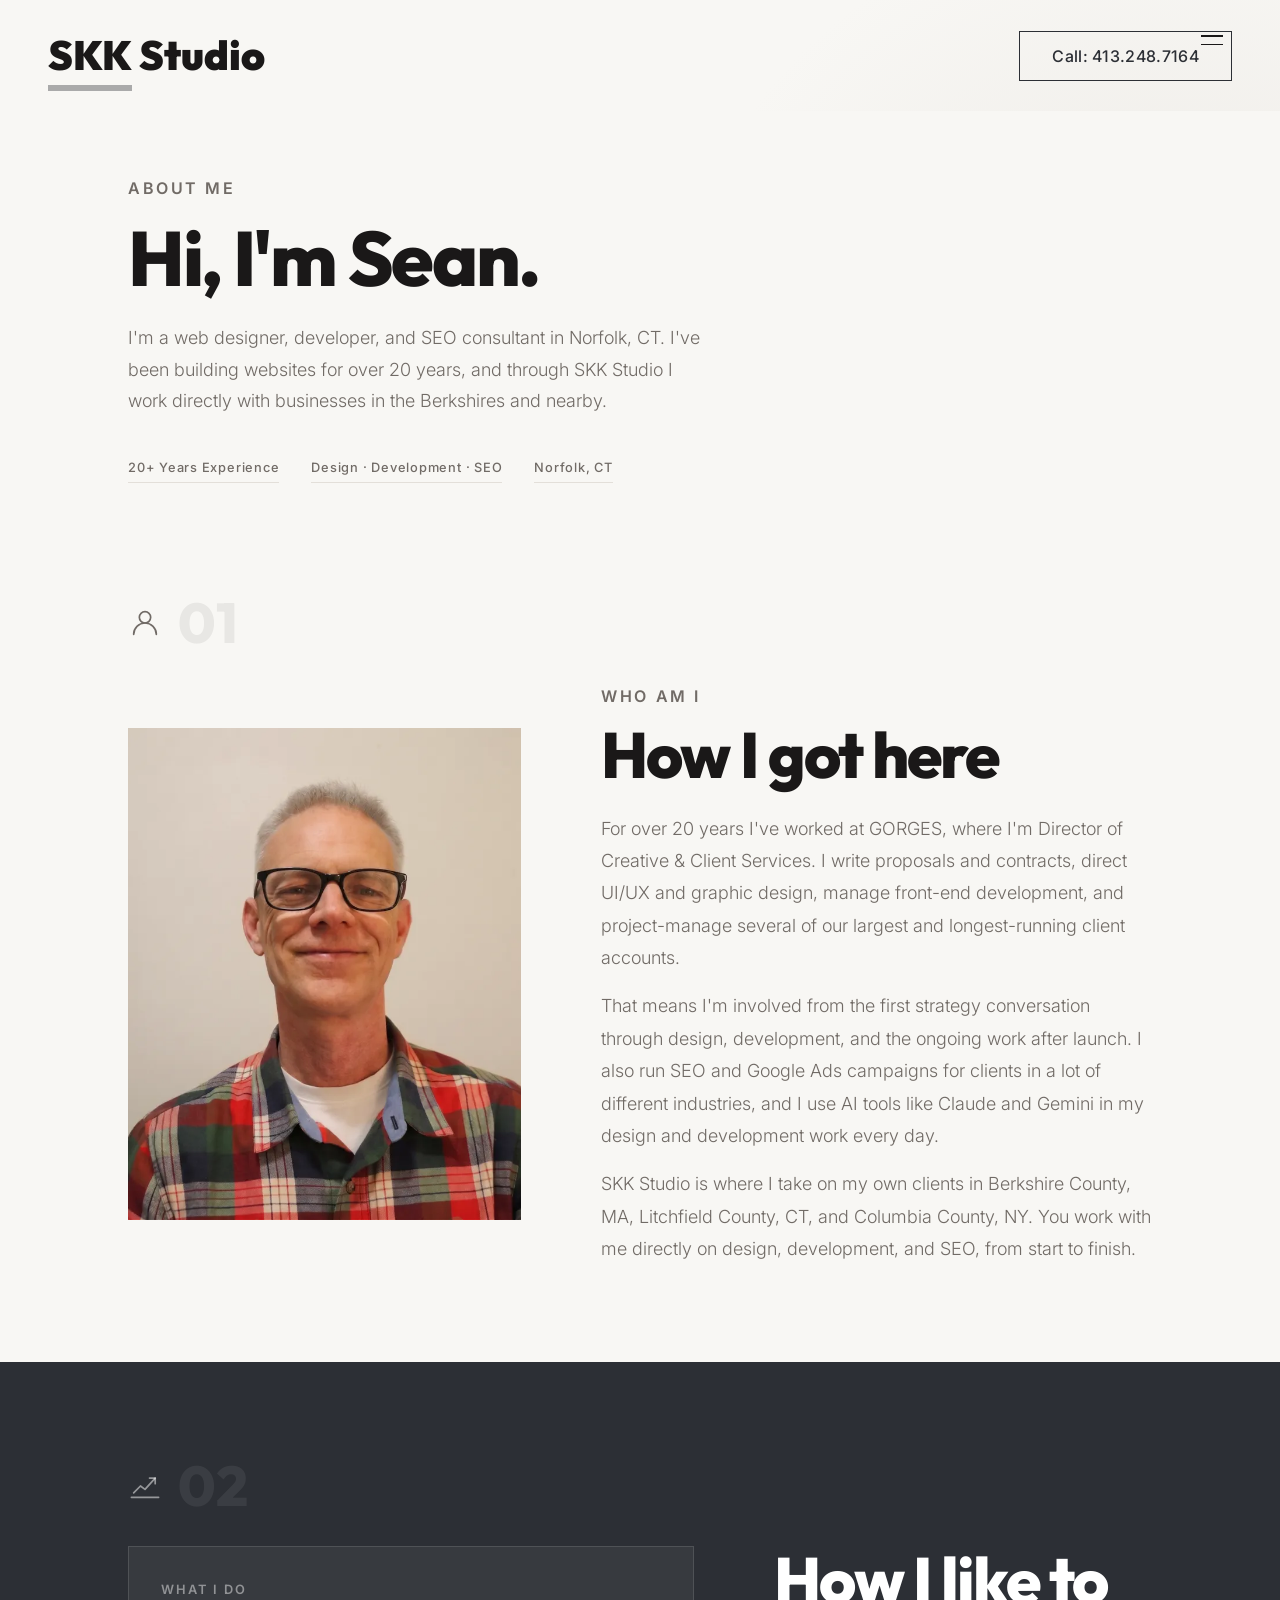
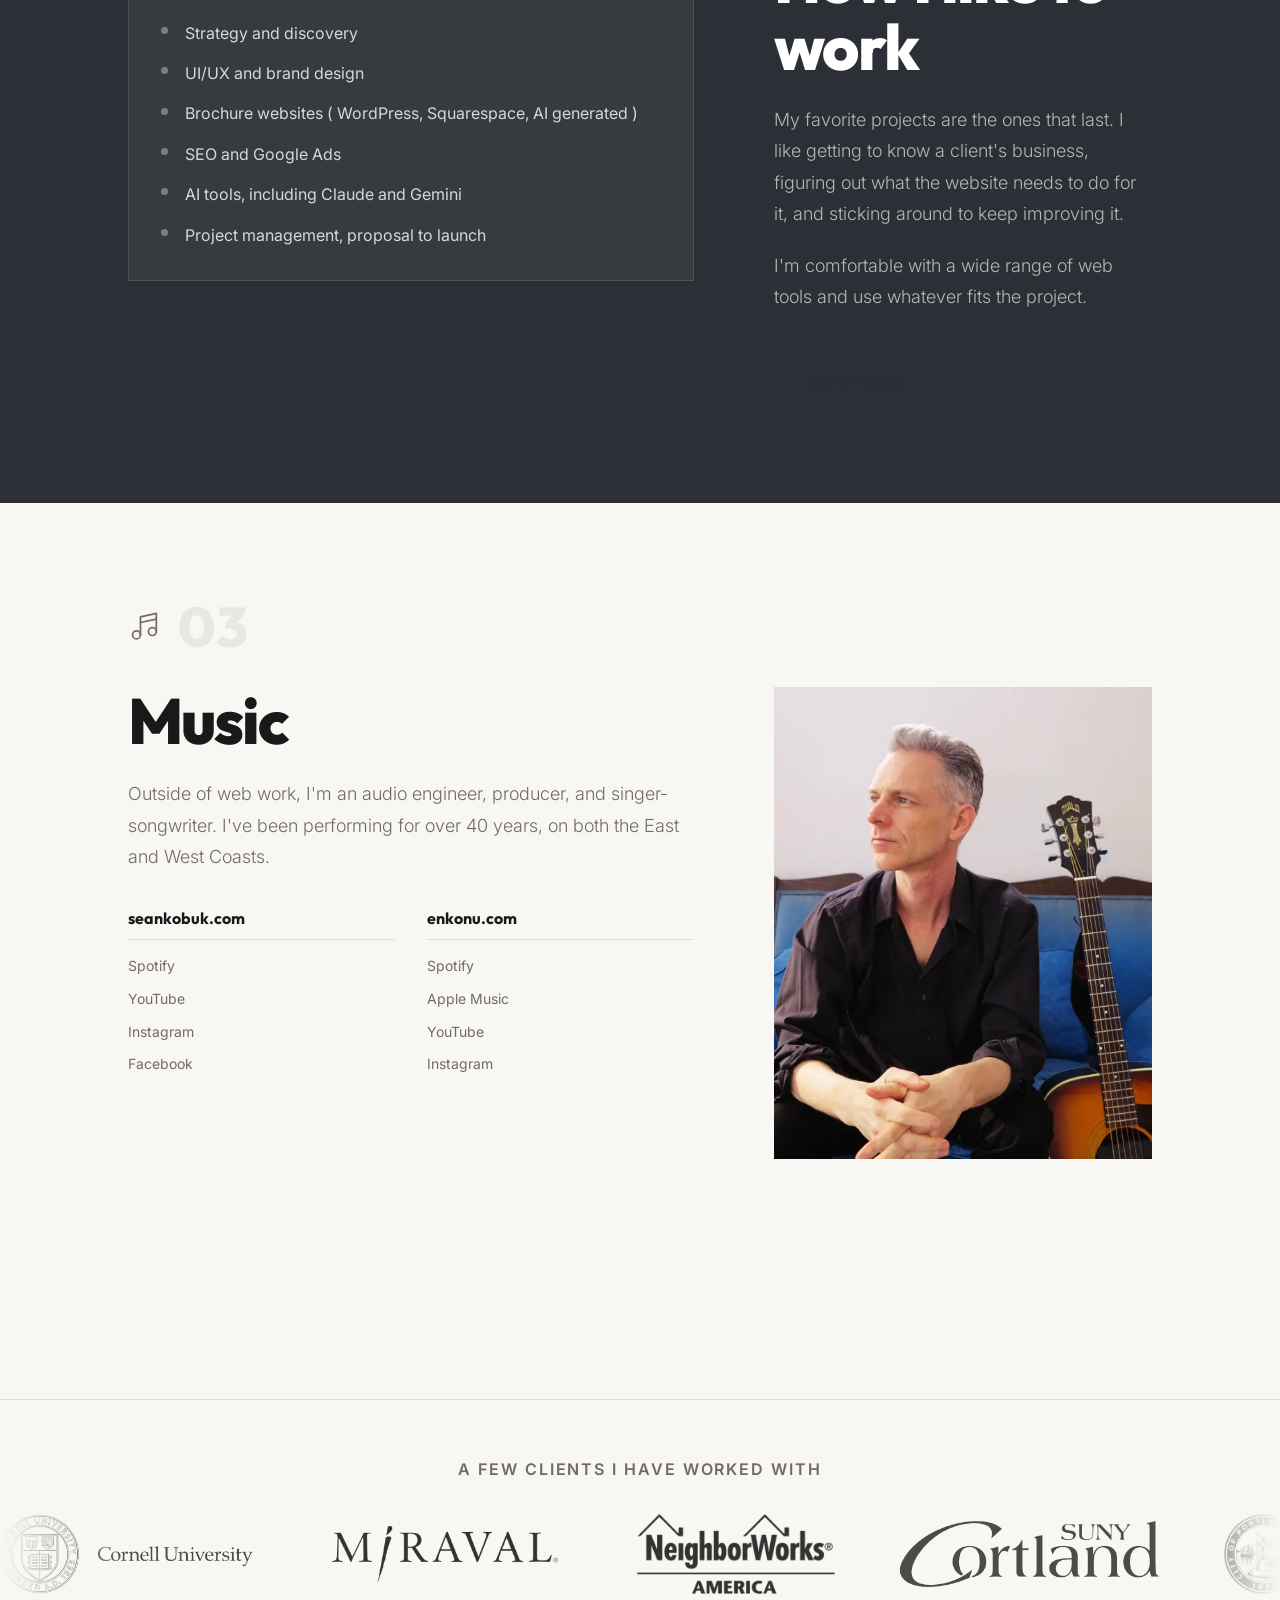
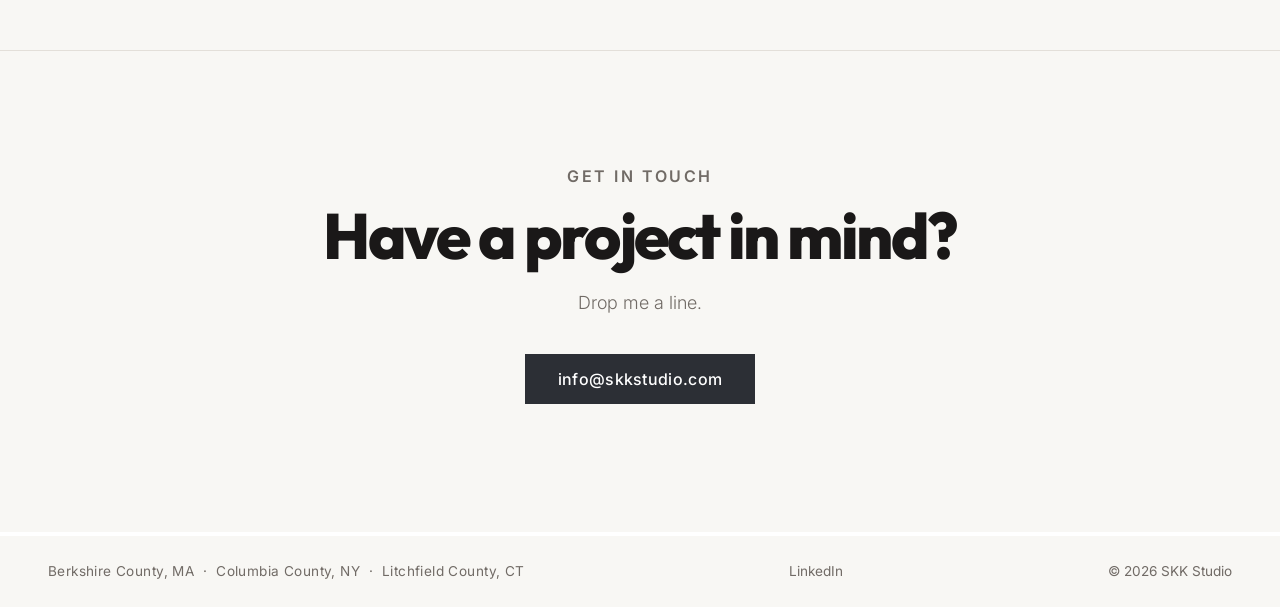
==== commit 3691c5ee: "Add music section photo, numbered section headers, LinkedIn, and music project links - Add Sean-Kobu" ====
--- a/about.html
+++ b/about.html
@@ -128,6 +128,17 @@
     <!-- ========== BIO ========== -->
     <section class="about about--page" id="bio">
       <div class="container">
+
+        <div class="service-detail__header reveal">
+          <div class="service-detail__icon" aria-hidden="true">
+            <svg width="34" height="34" viewBox="0 0 30 30" fill="none" xmlns="http://www.w3.org/2000/svg">
+              <circle cx="15" cy="10" r="5" stroke="currentColor" stroke-width="1.5"/>
+              <path d="M5 25c0-5.523 4.477-10 10-10s10 4.477 10 10" stroke="currentColor" stroke-width="1.5" stroke-linecap="round"/>
+            </svg>
+          </div>
+          <span class="service-detail__num">01</span>
+        </div>
+
         <div class="about__inner reveal">
 
           <div class="about__photo-wrap">
@@ -153,14 +164,26 @@
     <!-- ========== HOW I WORK ========== -->
     <section class="service-detail service-detail--dark" id="how-i-work">
       <div class="container">
+
+        <div class="service-detail__header reveal">
+          <div class="service-detail__icon" aria-hidden="true">
+            <svg width="34" height="34" viewBox="0 0 30 30" fill="none" xmlns="http://www.w3.org/2000/svg">
+              <path d="M3 25h24" stroke="currentColor" stroke-width="1.5" stroke-linecap="round"/>
+              <path d="M5 21l6-6 4 3 9-10" stroke="currentColor" stroke-width="1.5" stroke-linecap="round" stroke-linejoin="round"/>
+              <path d="M19 8h5v5" stroke="currentColor" stroke-width="1.5" stroke-linecap="round" stroke-linejoin="round"/>
+            </svg>
+          </div>
+          <span class="service-detail__num">02</span>
+        </div>
+
         <div class="service-detail__inner service-detail__inner--reversed reveal">
 
           <aside class="service-detail__aside">
             <h3 class="service-detail__aside-title">What I do</h3>
             <ul class="service-detail__list">
               <li>Strategy and discovery</li>
-              <li>UI/UX and graphic design</li>
-              <li>Front-end and WordPress development</li>
+              <li>UI/UX and brand design</li>
+              <li>Brochure websites ( WordPress, Squarespace, AI generated )</li>
               <li>SEO and Google Ads</li>
               <li>AI tools, including Claude and Gemini</li>
               <li>Project management, proposal to launch</li>
@@ -168,23 +191,13 @@
           </aside>
 
           <div class="service-detail__main">
-            <div class="service-detail__header">
-              <div class="service-detail__icon" aria-hidden="true">
-                <svg width="34" height="34" viewBox="0 0 30 30" fill="none" xmlns="http://www.w3.org/2000/svg">
-                  <path d="M3 25h24" stroke="currentColor" stroke-width="1.5" stroke-linecap="round"/>
-                  <path d="M5 21l6-6 4 3 9-10" stroke="currentColor" stroke-width="1.5" stroke-linecap="round" stroke-linejoin="round"/>
-                  <path d="M19 8h5v5" stroke="currentColor" stroke-width="1.5" stroke-linecap="round" stroke-linejoin="round"/>
-                </svg>
-              </div>
-              <span class="service-detail__num">01</span>
-            </div>
             <h2 class="service-detail__title">How I like to work</h2>
             <p class="service-detail__desc">
               My favorite projects are the ones that last. I like getting to know a client's business,
               figuring out what the website needs to do for it, and sticking around to keep improving it.
             </p>
             <p class="service-detail__desc">
-              Most of my work is in WordPress, but I'm comfortable with a wide range of web tools and
+              I'm comfortable with a wide range of web tools and
               use whatever fits the project.
             </p>
             <a href="mailto:info@skkstudio.com" class="btn btn--outline">Get in Touch</a>
@@ -197,35 +210,57 @@
     <!-- ========== MUSIC ========== -->
     <section class="service-detail service-detail--light" id="music">
       <div class="container">
+
+        <div class="service-detail__header reveal">
+          <div class="service-detail__icon" aria-hidden="true">
+            <svg width="34" height="34" viewBox="0 0 30 30" fill="none" xmlns="http://www.w3.org/2000/svg">
+              <path d="M11 22V6l14-3v16" stroke="currentColor" stroke-width="1.5" stroke-linecap="round" stroke-linejoin="round"/>
+              <circle cx="7.5" cy="22" r="3.5" stroke="currentColor" stroke-width="1.5"/>
+              <circle cx="21.5" cy="19" r="3.5" stroke="currentColor" stroke-width="1.5"/>
+              <path d="M11 11l14-3" stroke="currentColor" stroke-width="1.5" stroke-linecap="round"/>
+            </svg>
+          </div>
+          <span class="service-detail__num">03</span>
+        </div>
+
         <div class="service-detail__inner reveal">
 
           <div class="service-detail__main">
-            <div class="service-detail__header">
-              <div class="service-detail__icon" aria-hidden="true">
-                <svg width="34" height="34" viewBox="0 0 30 30" fill="none" xmlns="http://www.w3.org/2000/svg">
-                  <path d="M11 22V6l14-3v16" stroke="currentColor" stroke-width="1.5" stroke-linecap="round" stroke-linejoin="round"/>
-                  <circle cx="7.5" cy="22" r="3.5" stroke="currentColor" stroke-width="1.5"/>
-                  <circle cx="21.5" cy="19" r="3.5" stroke="currentColor" stroke-width="1.5"/>
-                  <path d="M11 11l14-3" stroke="currentColor" stroke-width="1.5" stroke-linecap="round"/>
-                </svg>
-              </div>
-              <span class="service-detail__num">02</span>
-            </div>
             <h2 class="service-detail__title">Music</h2>
             <p class="service-detail__desc">
               Outside of web work, I'm an audio engineer, producer, and singer-songwriter. I've been
               performing for over 40 years, on both the East and West Coasts.
             </p>
-          </div>
-
-          <aside class="service-detail__aside">
-            <h3 class="service-detail__aside-title">Outside of work</h3>
-            <ul class="service-detail__list">
-              <li>Audio engineering</li>
-              <li>Music production</li>
-              <li>Singing and songwriting</li>
-              <li>40+ years performing</li>
-            </ul>
+
+            <div class="music-links">
+
+              <div class="music-links__group">
+                <a class="music-links__site" href="https://seankobuk.com" target="_blank" rel="noopener noreferrer">seankobuk.com</a>
+                <ul class="music-links__social">
+                  <li><a href="https://open.spotify.com/artist/1iJbB2ikmZZQkvJbrbKJEB" target="_blank" rel="noopener noreferrer">Spotify</a></li>
+                  <li><a href="https://www.youtube.com/@seankobukmusic4841" target="_blank" rel="noopener noreferrer">YouTube</a></li>
+                  <li><a href="https://www.instagram.com/SeanKobukMusic" target="_blank" rel="noopener noreferrer">Instagram</a></li>
+                  <li><a href="https://www.facebook.com/SeanKobukMusic" target="_blank" rel="noopener noreferrer">Facebook</a></li>
+                </ul>
+              </div>
+
+              <div class="music-links__group">
+                <a class="music-links__site" href="https://enkonu.com" target="_blank" rel="noopener noreferrer">enkonu.com</a>
+                <ul class="music-links__social">
+                  <li><a href="https://open.spotify.com/artist/02KBm2uquvIJNafHvX2n0L" target="_blank" rel="noopener noreferrer">Spotify</a></li>
+                  <li><a href="https://music.apple.com/us/artist/enkonu/1820822960" target="_blank" rel="noopener noreferrer">Apple Music</a></li>
+                  <li><a href="https://www.youtube.com/@EnkonuMusic" target="_blank" rel="noopener noreferrer">YouTube</a></li>
+                  <li><a href="https://www.instagram.com/enkonumusic/" target="_blank" rel="noopener noreferrer">Instagram</a></li>
+                </ul>
+              </div>
+
+            </div>
+          </div>
+
+          <aside class="service-detail__aside service-detail__aside--photo">
+            <figure class="about__photo">
+              <img src="img/Sean-Kobuk-singer-songwriter.webp" alt="Sean Kobuk Kennedy, singer-songwriter and audio engineer" onerror="this.parentElement.classList.add('about__photo--placeholder')">
+            </figure>
           </aside>
 
         </div>
@@ -280,6 +315,7 @@
     <div class="container">
       <div class="site-footer__inner">
         <span class="site-footer__location">Berkshire County, MA &nbsp;·&nbsp; Columbia County, NY &nbsp;·&nbsp; Litchfield County, CT</span>
+        <a class="site-footer__linkedin" href="https://www.linkedin.com/in/seankobukkennedy/" target="_blank" rel="noopener noreferrer">LinkedIn</a>
         <span class="site-footer__copy">&copy; <span id="year"></span> SKK Studio</span>
       </div>
     </div>
--- a/css/styles.css
+++ b/css/styles.css
@@ -7,7 +7,8 @@
 html {
   scroll-behavior: smooth;
   -webkit-text-size-adjust: 100%;
-  font-size: 16px; }
+  font-size: 16px;
+  overflow-x: hidden; }
 
 body {
   font-family: "Inter", -apple-system, BlinkMacSystemFont, "Segoe UI", sans-serif;
@@ -15,9 +16,15 @@
   line-height: 1.65;
   color: #1A1818;
   background-color: #F8F7F4;
+  background-image: radial-gradient(ellipse 55% 65% at 92% 35%, rgba(227, 223, 217, 0.5) 0%, transparent 70%);
+  background-attachment: fixed;
   -webkit-font-smoothing: antialiased;
   -moz-osx-font-smoothing: grayscale;
   overflow-x: hidden; }
+  @media (max-width: 768px) {
+    body {
+      background-image: none;
+      background-attachment: initial; } }
 
 a {
   color: inherit;
@@ -119,7 +126,9 @@
 
 .menu-toggle {
   display: flex;
-  position: relative;
+  position: fixed;
+  top: 1.25rem;
+  right: clamp(1.5rem, 5vw, 3rem);
   z-index: 201;
   width: 2.5rem;
   height: 2.5rem;
@@ -151,8 +160,9 @@
   background-color: #2C2F35;
   display: flex;
   flex-direction: column;
-  justify-content: space-between;
-  padding: 5rem clamp(1.5rem, 5vw, 3rem) 3rem;
+  justify-content: center;
+  gap: 2.5rem;
+  padding: 2rem clamp(1.5rem, 5vw, 3rem);
   overflow-y: auto;
   visibility: hidden;
   clip-path: circle(0px at 100% 0);
@@ -167,6 +177,7 @@
     letter-spacing: 0.2em;
     text-transform: uppercase;
     color: rgba(255, 255, 255, 0.3);
+    text-align: center;
     opacity: 0; }
     .mobile-nav.is-open .mobile-nav__label {
       animation: navLinkIn 0.4s cubic-bezier(0.16, 1, 0.3, 1) 0.05s forwards; }
@@ -180,6 +191,7 @@
   .mobile-nav__link {
     display: flex;
     align-items: baseline;
+    justify-content: center;
     gap: 1rem;
     font-family: "Outfit", -apple-system, BlinkMacSystemFont, sans-serif;
     font-size: clamp(2.5rem, 11vw, 4rem);
@@ -210,6 +222,7 @@
   .mobile-nav__footer {
     display: flex;
     flex-direction: column;
+    align-items: center;
     gap: 0.5rem;
     opacity: 0;
     transform: translateY(12px); }
@@ -220,12 +233,14 @@
     font-size: 1.125rem;
     font-weight: 500;
     color: rgba(255, 255, 255, 0.85);
-    letter-spacing: 0.02em; }
+    letter-spacing: 0.02em;
+    text-align: center; }
   .mobile-nav__location {
     font-size: 0.85rem;
     font-weight: 400;
     color: rgba(255, 255, 255, 0.35);
-    letter-spacing: 0.03em; }
+    letter-spacing: 0.03em;
+    text-align: center; }
 
 @keyframes navLinkIn {
   from {
@@ -266,16 +281,7 @@
       align-items: flex-start;
       padding: 3rem 0 3rem; } }
   .hero__bg-glow {
-    position: absolute;
-    top: -20%;
-    right: -10%;
-    width: 70vw;
-    height: 130%;
-    background: radial-gradient(ellipse 60% 50% at 70% 40%, rgba(227, 223, 217, 0.5) 0%, transparent 70%);
-    pointer-events: none; }
-    @media (max-width: 768px) {
-      .hero__bg-glow {
-        display: none; } }
+    display: none; }
   .hero__inner {
     position: relative;
     z-index: 1;
@@ -639,7 +645,7 @@
     display: flex;
     align-items: center;
     gap: 1rem;
-    margin-bottom: 1.25rem; }
+    margin-bottom: 2rem; }
   .service-detail__icon {
     color: #716b66; }
     .service-detail--dark .service-detail__icon {
@@ -669,6 +675,10 @@
     .service-detail--dark .service-detail__aside {
       background-color: rgba(255, 255, 255, 0.05);
       border-color: rgba(255, 255, 255, 0.12); }
+    .service-detail__aside--photo {
+      background-color: transparent;
+      border: none;
+      padding: 0; }
   .service-detail__aside-title {
     font-size: 0.8rem;
     color: #716b66;
@@ -700,6 +710,40 @@
         .service-detail--dark .service-detail__list li::before {
           background-color: rgba(255, 255, 255, 0.35); }
 
+.music-links {
+  display: flex;
+  gap: 2rem;
+  margin-top: 2rem;
+  flex-wrap: wrap; }
+  .music-links__group {
+    display: flex;
+    flex-direction: column;
+    gap: 0.75rem;
+    flex: 1;
+    min-width: 10rem; }
+  .music-links__site {
+    font-family: "Outfit", -apple-system, BlinkMacSystemFont, sans-serif;
+    font-size: 1rem;
+    font-weight: 700;
+    color: #1A1818;
+    text-decoration: none;
+    border-bottom: 1.5px solid #E3DFD9;
+    padding-bottom: 0.5rem; }
+    .music-links__site:hover {
+      color: #2C2F35;
+      border-color: #2C2F35; }
+  .music-links__social {
+    list-style: none;
+    display: flex;
+    flex-direction: column;
+    gap: 0.4rem; }
+    .music-links__social a {
+      font-size: 0.875rem;
+      color: #716b66;
+      text-decoration: none; }
+      .music-links__social a:hover {
+        color: #1A1818; }
+
 .contact-cta {
   padding: 7rem 0 8rem; }
   @media (max-width: 480px) {
@@ -742,6 +786,13 @@
     font-size: .85rem;
     font-weight: 400;
     color: #716b66; }
+  .site-footer__linkedin {
+    font-size: .85rem;
+    font-weight: 400;
+    color: #716b66;
+    text-decoration: none; }
+    .site-footer__linkedin:hover {
+      color: #1A1818; }
 
 .reveal {
   opacity: 0;
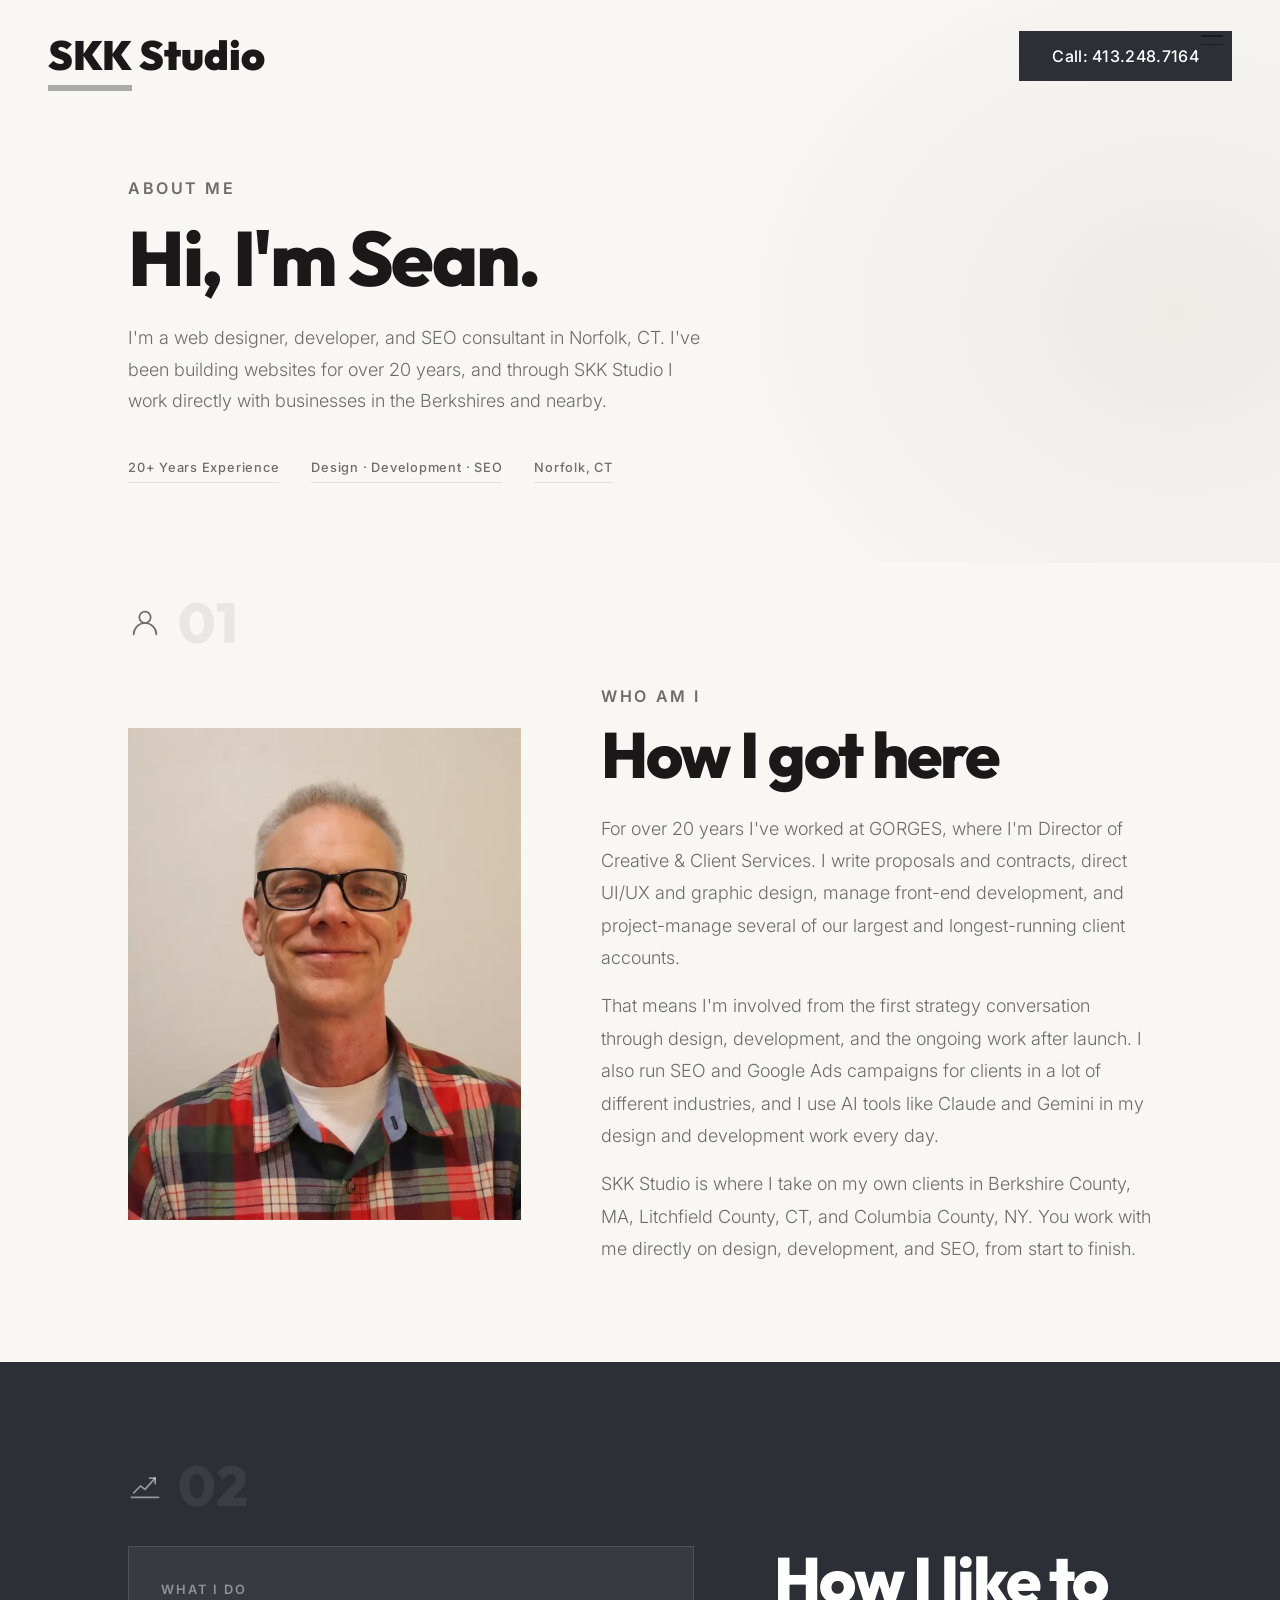
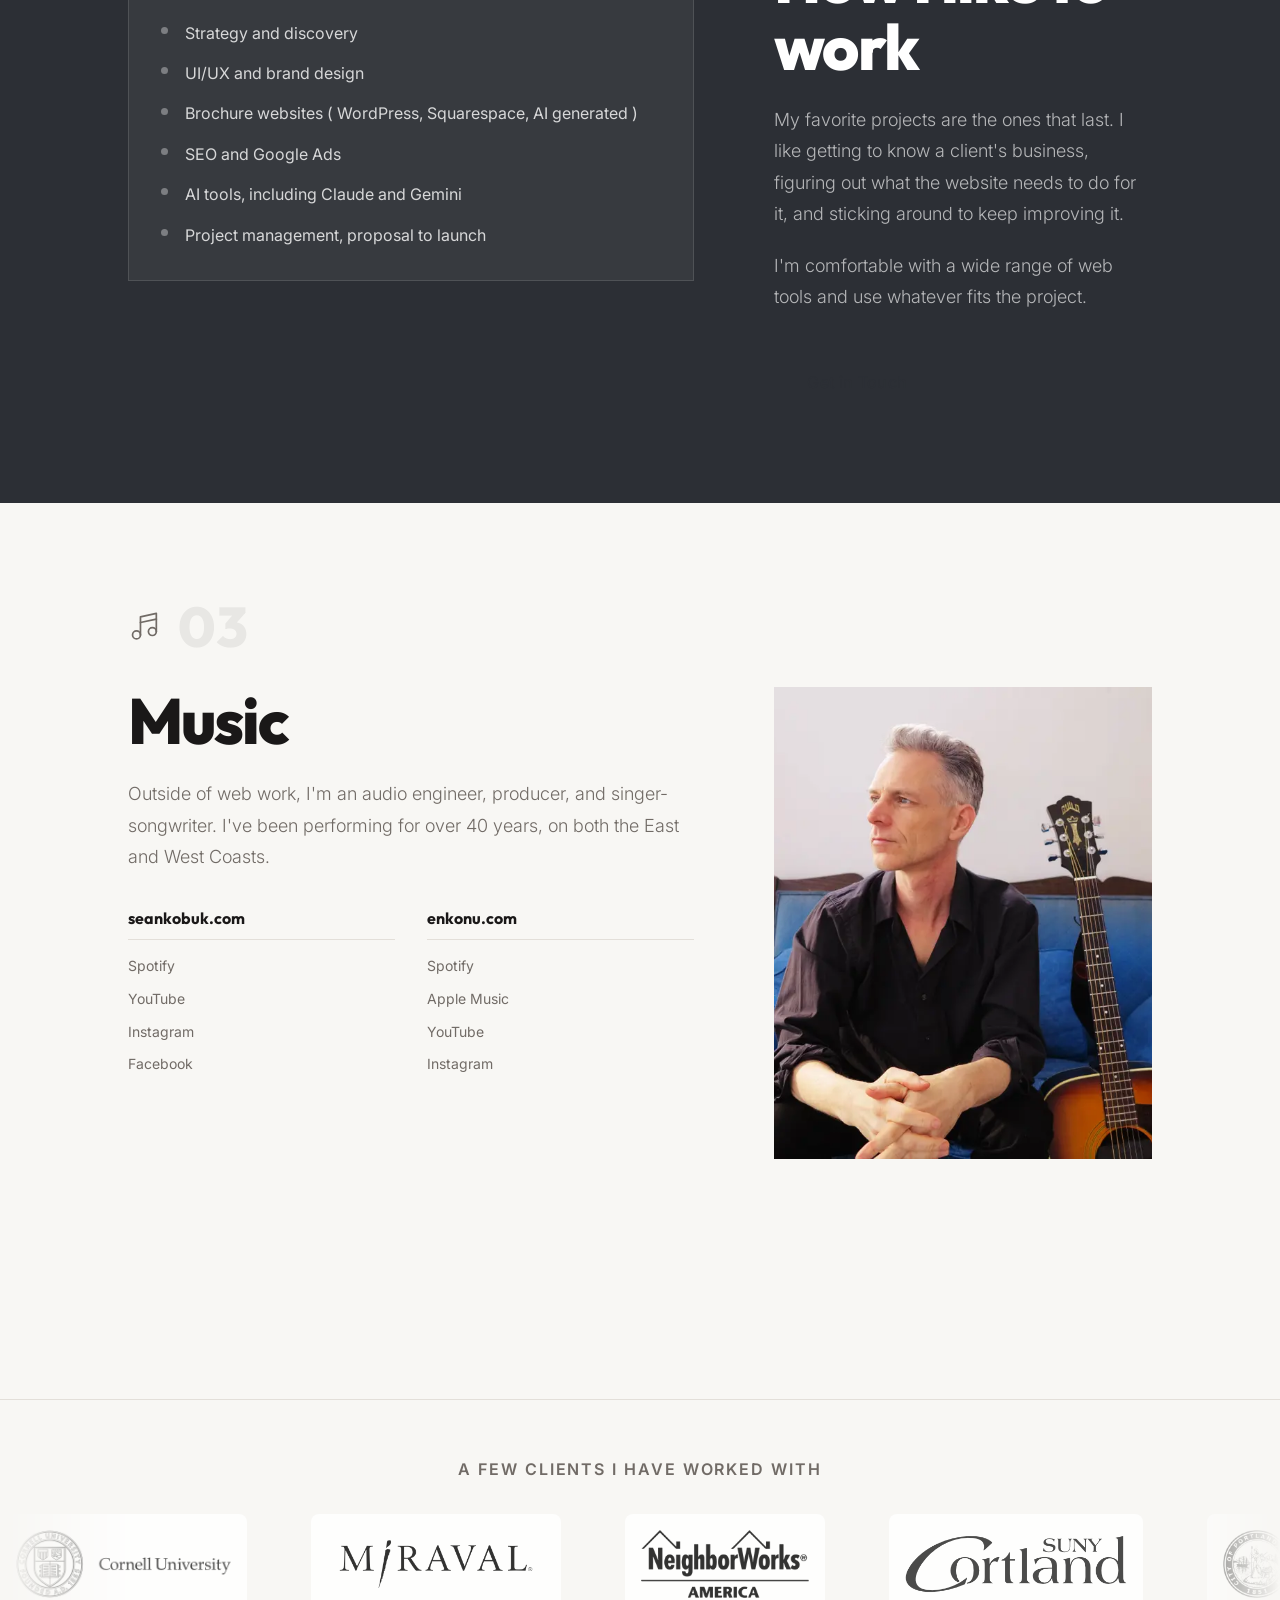
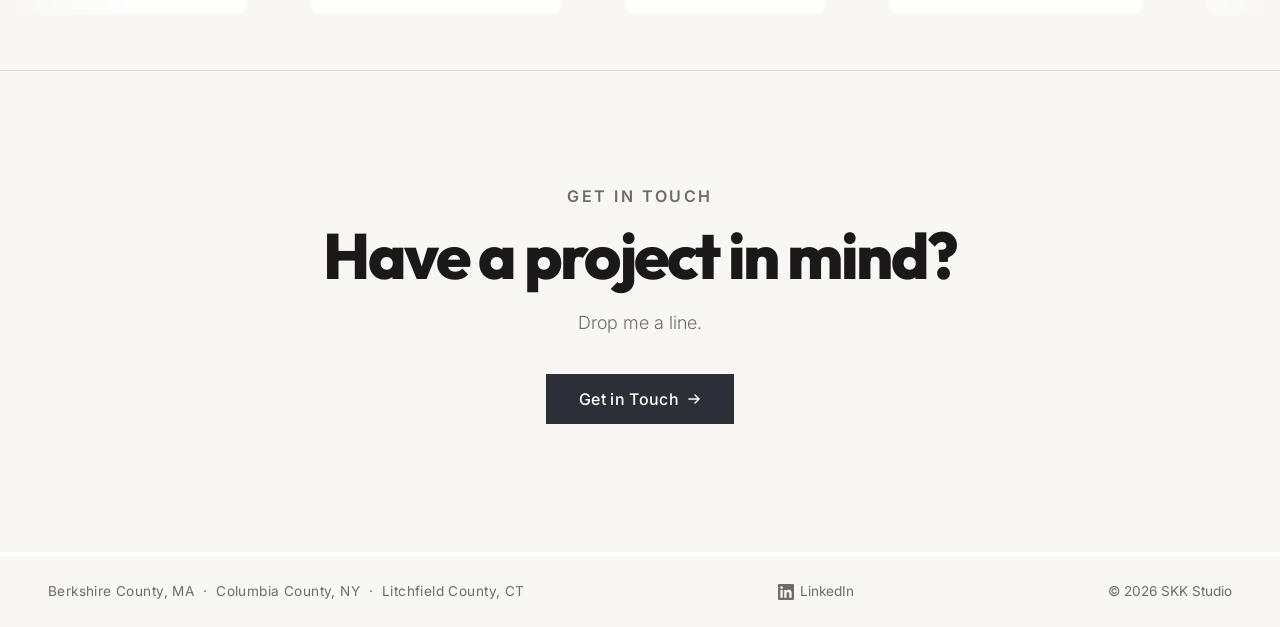
==== commit 3e8fea22: "Style updates: hero bg image, fonts, buttons, LinkedIn icon, gradient - Add etching-style page-bg im" ====
--- a/about.html
+++ b/about.html
@@ -75,7 +75,7 @@
   <header class="site-header" id="site-header">
     <div class="container">
       <a href="/" class="site-logo"><span class="site-logo__skk">SKK</span> Studio</a>
-      <a class="btn btn--outline" href="tel:413-248-7164">Call: 413.248.7164</a>
+      <a class="btn btn--primary" href="tel:413-248-7164">Call: 413.248.7164</a>
       <button class="menu-toggle" aria-label="Toggle navigation" aria-expanded="false" aria-controls="mobile-nav">
         <span></span>
         <span></span>
@@ -278,7 +278,7 @@
           <img src="img/neighborworks-america-logo.webp" alt="NeighborWorks America" class="client-logos__img">
           <img src="img/suny-cortland-logo.webp" alt="SUNY Cortland" class="client-logos__img">
           <img src="img/PDXUnicornSeal.webp" alt="PDX Unicorn" class="client-logos__img">
-          <img src="img/martha-stewart-martha-stewart-logo.png" alt="Martha Stewart" class="client-logos__img">
+          <img src="img/martha-stewart-logo.webp" alt="Martha Stewart" class="client-logos__img">
           <img src="img/Ongweoweh-logo.webp" alt="Ongweoweh" class="client-logos__img">
         </div>
         <!-- track 2: identical, hands off to track 1 seamlessly -->
@@ -288,7 +288,7 @@
           <img src="img/neighborworks-america-logo.webp" alt="" class="client-logos__img">
           <img src="img/suny-cortland-logo.webp" alt="" class="client-logos__img">
           <img src="img/PDXUnicornSeal.webp" alt="" class="client-logos__img">
-          <img src="img/martha-stewart-martha-stewart-logo.png" alt="" class="client-logos__img">
+          <img src="img/martha-stewart-logo.webp" alt="" class="client-logos__img">
           <img src="img/Ongweoweh-logo.webp" alt="" class="client-logos__img">
         </div>
       </div>
@@ -302,7 +302,10 @@
           <h2 class="contact-cta__title">Have a project in mind?</h2>
           <p class="contact-cta__desc">Drop me a line.</p>
           <a href="mailto:info@skkstudio.com" class="btn btn--primary">
-            info@skkstudio.com
+            Get in Touch
+            <svg width="14" height="14" viewBox="0 0 14 14" fill="none" xmlns="http://www.w3.org/2000/svg" aria-hidden="true">
+              <path d="M2 7h10M8 3l4 4-4 4" stroke="currentColor" stroke-width="1.5" stroke-linecap="round" stroke-linejoin="round"/>
+            </svg>
           </a>
         </div>
       </div>
@@ -315,7 +318,12 @@
     <div class="container">
       <div class="site-footer__inner">
         <span class="site-footer__location">Berkshire County, MA &nbsp;·&nbsp; Columbia County, NY &nbsp;·&nbsp; Litchfield County, CT</span>
-        <a class="site-footer__linkedin" href="https://www.linkedin.com/in/seankobukkennedy/" target="_blank" rel="noopener noreferrer">LinkedIn</a>
+        <a class="site-footer__linkedin" href="https://www.linkedin.com/in/seankobukkennedy/" target="_blank" rel="noopener noreferrer">
+          <svg width="16" height="16" viewBox="0 0 24 24" fill="currentColor" xmlns="http://www.w3.org/2000/svg" aria-hidden="true">
+            <path d="M20.447 20.452h-3.554v-5.569c0-1.328-.027-3.037-1.852-3.037-1.853 0-2.136 1.445-2.136 2.939v5.667H9.351V9h3.414v1.561h.046c.477-.9 1.637-1.85 3.37-1.85 3.601 0 4.267 2.37 4.267 5.455v6.286zM5.337 7.433a2.062 2.062 0 01-2.063-2.065 2.064 2.064 0 112.063 2.065zm1.782 13.019H3.555V9h3.564v11.452zM22.225 0H1.771C.792 0 0 .774 0 1.729v20.542C0 23.227.792 24 1.771 24h20.451C23.2 24 24 23.227 24 22.271V1.729C24 .774 23.2 0 22.222 0h.003z"/>
+          </svg>
+          LinkedIn
+        </a>
         <span class="site-footer__copy">&copy; <span id="year"></span> SKK Studio</span>
       </div>
     </div>
--- a/css/styles.css
+++ b/css/styles.css
@@ -230,7 +230,7 @@
       animation: navLinkIn 0.5s cubic-bezier(0.16, 1, 0.3, 1) 0.36s forwards; }
   .mobile-nav__call {
     font-family: "Outfit", -apple-system, BlinkMacSystemFont, sans-serif;
-    font-size: 1.125rem;
+    font-size: 2rem;
     font-weight: 500;
     color: rgba(255, 255, 255, 0.85);
     letter-spacing: 0.02em;
@@ -273,13 +273,42 @@
   display: flex;
   align-items: center;
   min-height: calc(100vh - 6rem);
-  padding-bottom: 5rem;
-  overflow: hidden; }
+  padding-bottom: 5rem; }
   @media (max-width: 768px) {
     .hero {
       min-height: unset;
       align-items: flex-start;
       padding: 3rem 0 3rem; } }
+  .hero::before {
+    content: '';
+    position: absolute;
+    top: -200px;
+    left: 0;
+    right: 0;
+    bottom: 0;
+    background-image: url("../img/page-bg.webp");
+    background-size: cover;
+    background-position: center top;
+    background-repeat: no-repeat;
+    opacity: 0.3;
+    filter: grayscale(100%) contrast(600%) brightness(25%);
+    mask-image: radial-gradient(ellipse 90% 80% at 50% 45%, black 0%, transparent 72%);
+    -webkit-mask-image: radial-gradient(ellipse 90% 80% at 50% 45%, black 0%, transparent 72%);
+    pointer-events: none;
+    z-index: 0; }
+    @media (max-width: 768px) {
+      .hero::before {
+        display: none; } }
+  .hero::after {
+    content: '';
+    position: absolute;
+    inset: 0;
+    background: radial-gradient(ellipse 55% 70% at 42% 55%, rgba(248, 247, 244, 0.9) 0%, rgba(248, 247, 244, 0.45) 50%, transparent 80%);
+    pointer-events: none;
+    z-index: 0; }
+    @media (max-width: 768px) {
+      .hero::after {
+        display: none; } }
   .hero__bg-glow {
     display: none; }
   .hero__inner {
@@ -300,14 +329,14 @@
       flex-shrink: 0; }
   .hero__h1 {
     font-family: "Inter", -apple-system, BlinkMacSystemFont, "Segoe UI", sans-serif;
-    font-size: clamp(1rem, 1.5vw, 1.25rem);
+    font-size: clamp(1.25rem, 2vw, 1.75rem);
     font-weight: 500;
     color: #716b66;
     line-height: 1.4;
     margin-bottom: 1.25rem; }
   .hero__name {
     font-family: "Outfit", -apple-system, BlinkMacSystemFont, sans-serif;
-    font-size: clamp(3rem, 9vw, 7rem);
+    font-size: clamp(2.5rem, 7.5vw, 5.5rem);
     font-weight: 800;
     letter-spacing: -0.01em;
     line-height: 0.9;
@@ -370,7 +399,10 @@
     animation: logo-scroll 28s linear infinite;
     will-change: transform; }
   .client-logos__img {
-    height: 80px;
+    height: 100px;
+    padding: 1rem;
+    background-color: #fff;
+    border-radius: 8px;
     width: auto;
     object-fit: contain;
     filter: grayscale(100%);
@@ -574,8 +606,7 @@
   margin: 0 auto; }
 
 .page-hero {
-  padding: 4rem 0 5rem;
-  background-color: #F8F7F4; }
+  padding: 4rem 0 5rem; }
   @media (max-width: 768px) {
     .page-hero {
       padding: 3rem 0 3.5rem; } }
@@ -787,6 +818,9 @@
     font-weight: 400;
     color: #716b66; }
   .site-footer__linkedin {
+    display: inline-flex;
+    align-items: center;
+    gap: 0.4rem;
     font-size: .85rem;
     font-weight: 400;
     color: #716b66;
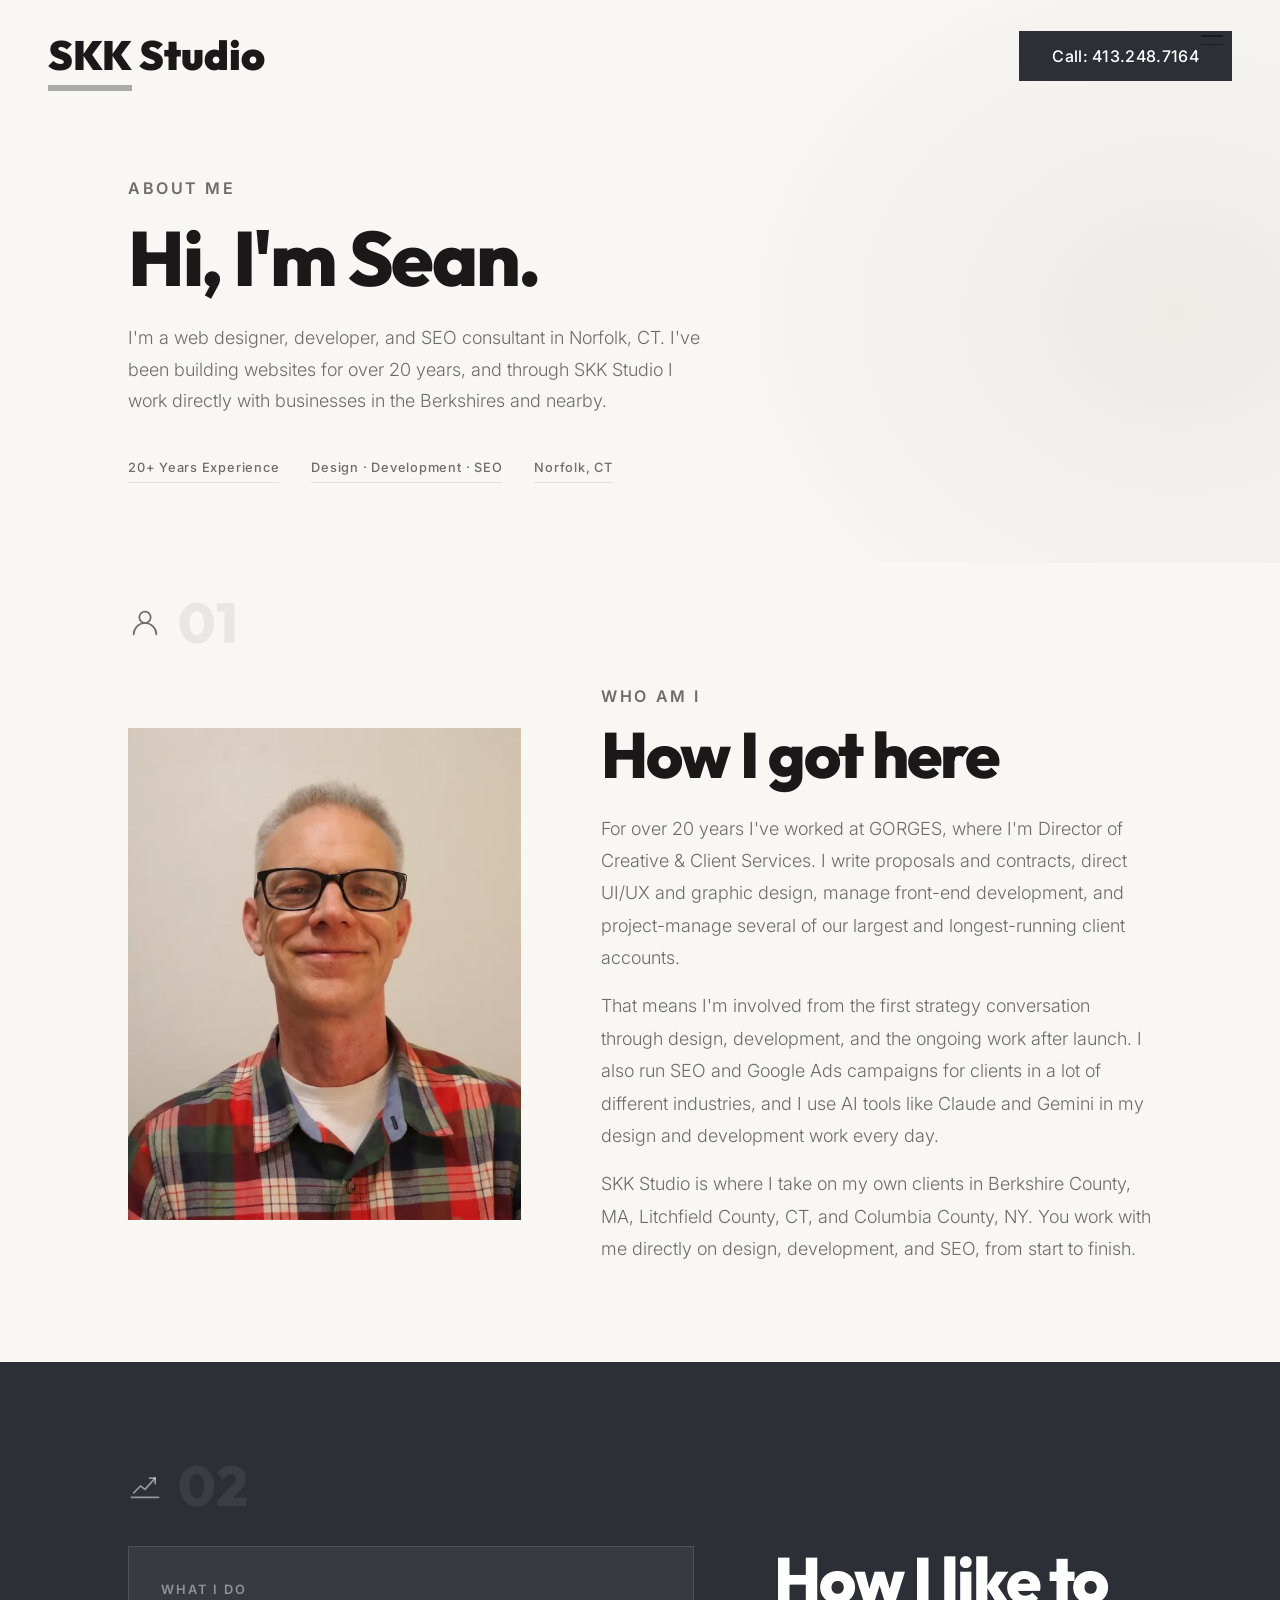
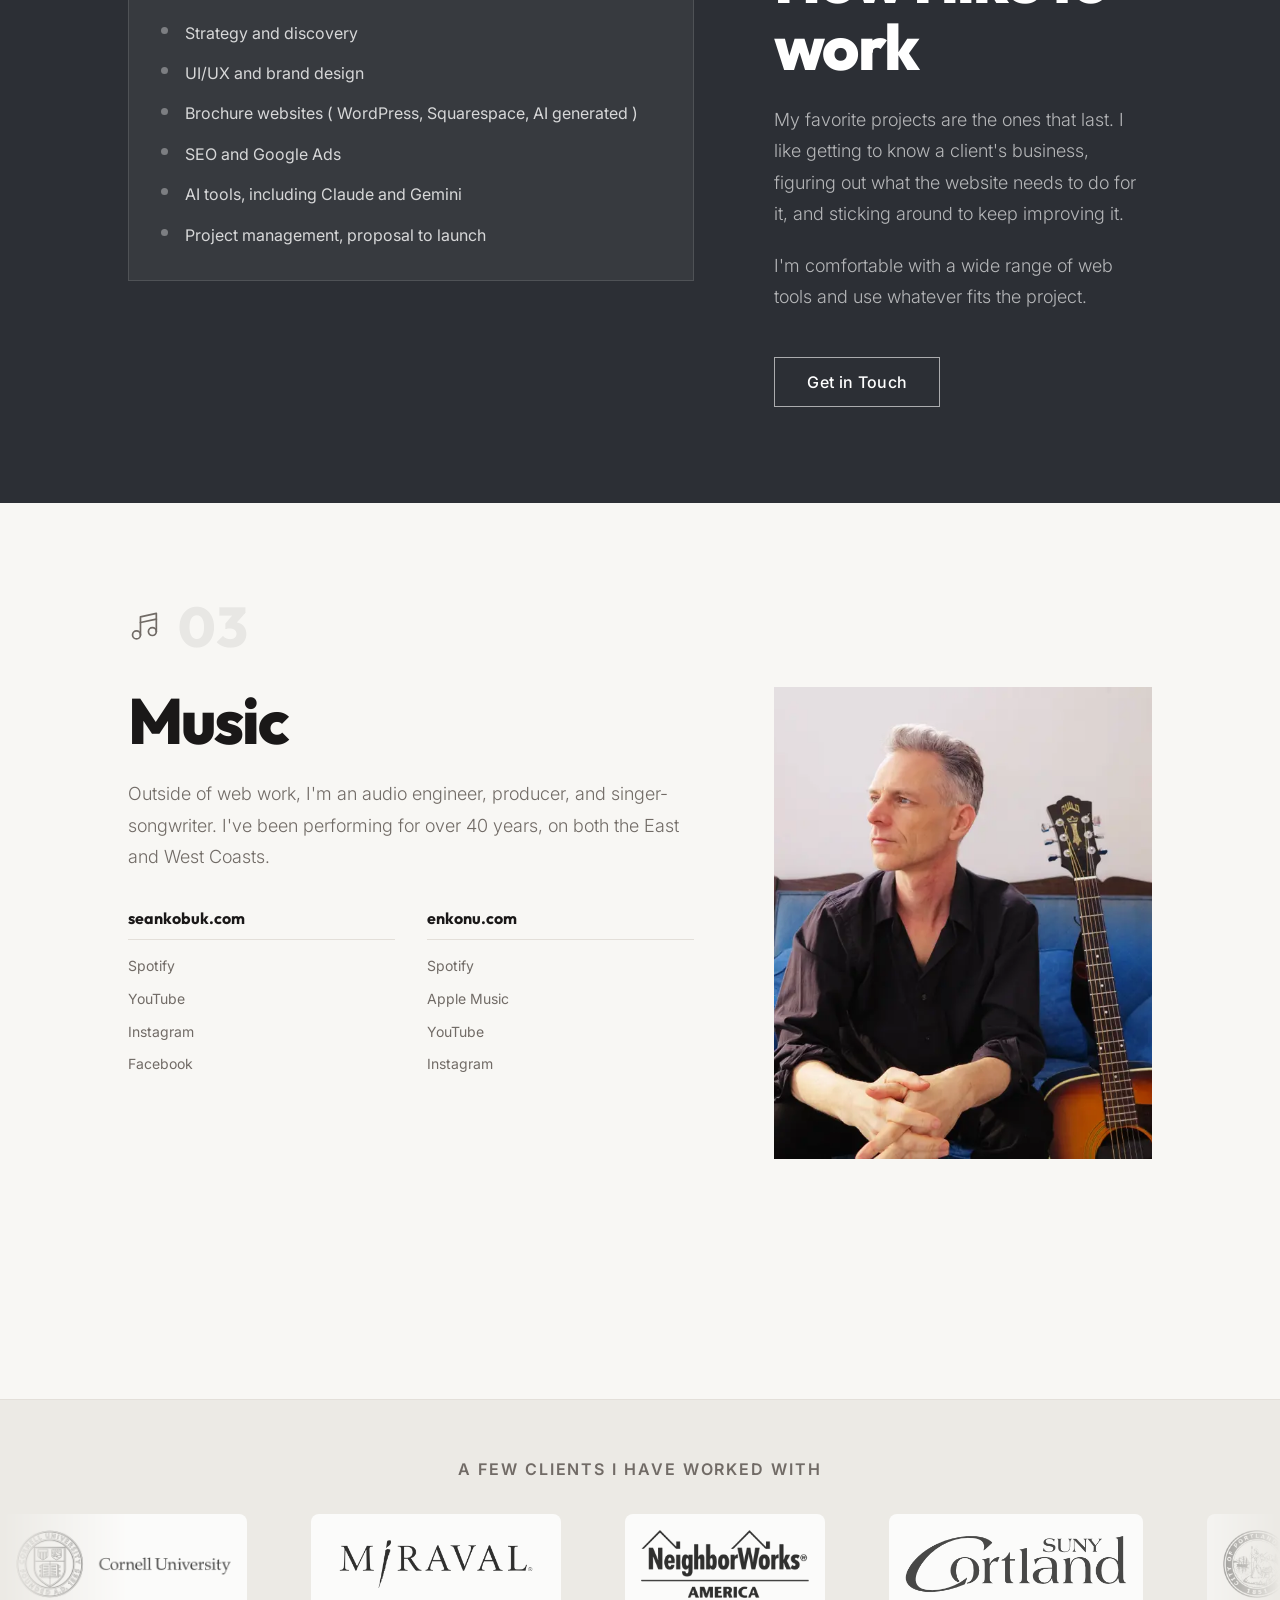
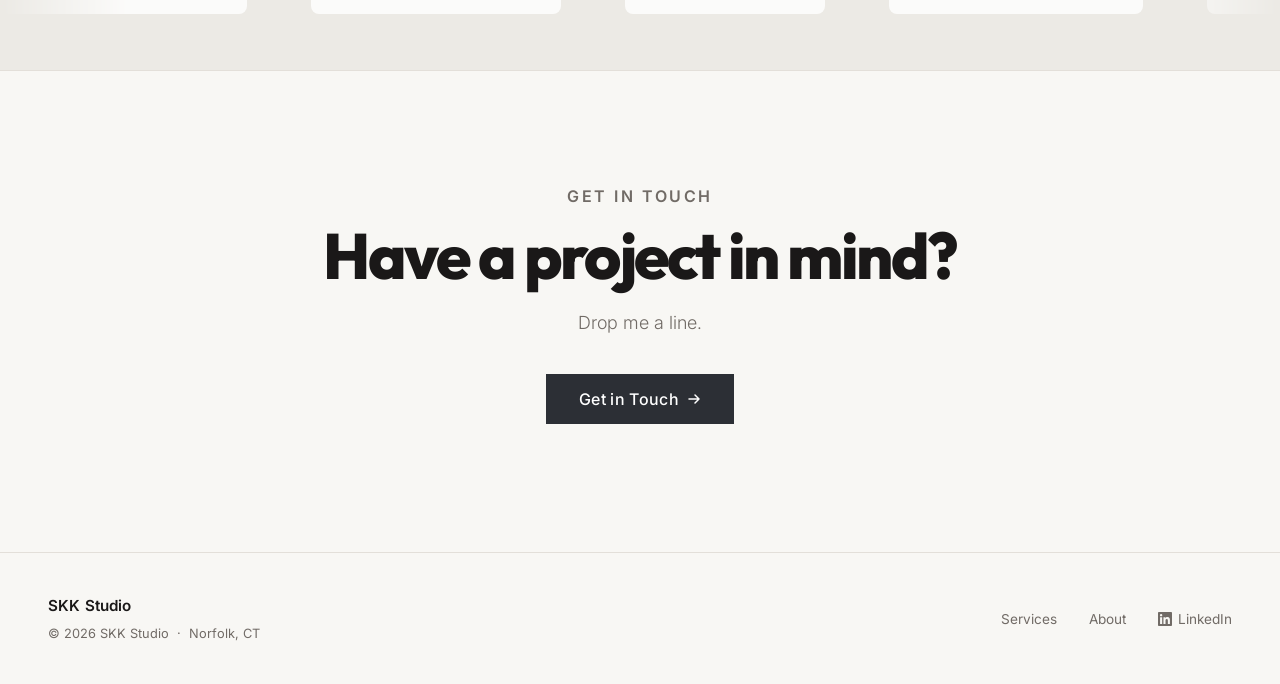
==== commit da9c5410: "Redesign footer with two-column layout Left column: SKK Studio name + copyright/location. Right colu" ====
--- a/about.html
+++ b/about.html
@@ -317,14 +317,20 @@
   <footer class="site-footer">
     <div class="container">
       <div class="site-footer__inner">
-        <span class="site-footer__location">Berkshire County, MA &nbsp;·&nbsp; Columbia County, NY &nbsp;·&nbsp; Litchfield County, CT</span>
-        <a class="site-footer__linkedin" href="https://www.linkedin.com/in/seankobukkennedy/" target="_blank" rel="noopener noreferrer">
-          <svg width="16" height="16" viewBox="0 0 24 24" fill="currentColor" xmlns="http://www.w3.org/2000/svg" aria-hidden="true">
-            <path d="M20.447 20.452h-3.554v-5.569c0-1.328-.027-3.037-1.852-3.037-1.853 0-2.136 1.445-2.136 2.939v5.667H9.351V9h3.414v1.561h.046c.477-.9 1.637-1.85 3.37-1.85 3.601 0 4.267 2.37 4.267 5.455v6.286zM5.337 7.433a2.062 2.062 0 01-2.063-2.065 2.064 2.064 0 112.063 2.065zm1.782 13.019H3.555V9h3.564v11.452zM22.225 0H1.771C.792 0 0 .774 0 1.729v20.542C0 23.227.792 24 1.771 24h20.451C23.2 24 24 23.227 24 22.271V1.729C24 .774 23.2 0 22.222 0h.003z"/>
-          </svg>
-          LinkedIn
-        </a>
-        <span class="site-footer__copy">&copy; <span id="year"></span> SKK Studio</span>
+        <div class="site-footer__brand">
+          <span class="site-footer__name">SKK Studio</span>
+          <span class="site-footer__copy">&copy; <span id="year"></span> SKK Studio &nbsp;·&nbsp; Norfolk, CT</span>
+        </div>
+        <nav class="site-footer__nav" aria-label="Footer">
+          <a href="/services">Services</a>
+          <a href="/about">About</a>
+          <a href="https://www.linkedin.com/in/seankobukkennedy/" target="_blank" rel="noopener noreferrer">
+            <svg width="14" height="14" viewBox="0 0 24 24" fill="currentColor" xmlns="http://www.w3.org/2000/svg" aria-hidden="true">
+              <path d="M20.447 20.452h-3.554v-5.569c0-1.328-.027-3.037-1.852-3.037-1.853 0-2.136 1.445-2.136 2.939v5.667H9.351V9h3.414v1.561h.046c.477-.9 1.637-1.85 3.37-1.85 3.601 0 4.267 2.37 4.267 5.455v6.286zM5.337 7.433a2.062 2.062 0 01-2.063-2.065 2.064 2.064 0 112.063 2.065zm1.782 13.019H3.555V9h3.564v11.452zM22.225 0H1.771C.792 0 0 .774 0 1.729v20.542C0 23.227.792 24 1.771 24h20.451C23.2 24 24 23.227 24 22.271V1.729C24 .774 23.2 0 22.222 0h.003z"/>
+            </svg>
+            LinkedIn
+          </a>
+        </nav>
       </div>
     </div>
   </footer>
--- a/css/styles.css
+++ b/css/styles.css
@@ -2,13 +2,15 @@
 *, *::before, *::after {
   box-sizing: border-box;
   margin: 0;
-  padding: 0; }
+  padding: 0;
+}
 
 html {
   scroll-behavior: smooth;
   -webkit-text-size-adjust: 100%;
   font-size: 16px;
-  overflow-x: hidden; }
+  overflow-x: hidden;
+}
 
 body {
   font-family: "Inter", -apple-system, BlinkMacSystemFont, "Segoe UI", sans-serif;
@@ -20,28 +22,35 @@
   background-attachment: fixed;
   -webkit-font-smoothing: antialiased;
   -moz-osx-font-smoothing: grayscale;
-  overflow-x: hidden; }
-  @media (max-width: 768px) {
-    body {
-      background-image: none;
-      background-attachment: initial; } }
+  overflow-x: hidden;
+}
+@media (max-width: 768px) {
+  body {
+    background-image: none;
+    background-attachment: initial;
+  }
+}
 
 a {
   color: inherit;
-  text-decoration: none; }
+  text-decoration: none;
+}
 
 img, svg {
   display: block;
-  max-width: 100%; }
+  max-width: 100%;
+}
 
 ul, ol {
-  list-style: none; }
+  list-style: none;
+}
 
 .container {
   max-width: 1120px;
   margin: 0 auto;
   padding-left: clamp(1.5rem, 5vw, 3rem);
-  padding-right: clamp(1.5rem, 5vw, 3rem); }
+  padding-right: clamp(1.5rem, 5vw, 3rem);
+}
 
 h2 {
   font-family: "Outfit", -apple-system, BlinkMacSystemFont, sans-serif;
@@ -49,33 +58,40 @@
   font-weight: 800;
   letter-spacing: -0.03em;
   line-height: 1.05;
-  color: #1A1818; }
-
-.section-desc, .hero__status, .service-card__desc, .about__bio p, .page-hero__desc, .service-detail__desc, .contact-cta__desc {
+  color: #1A1818;
+}
+
+.contact-cta__desc, .service-detail__desc, .page-hero__desc, .about__bio p, .service-card__desc, .hero__status, .section-desc {
   font-size: 1.125rem;
   font-weight: 300;
   color: #716b66;
-  line-height: 1.75; }
-
-.section-label, .hero__eyebrow, .coming-soon__label, .page-hero__eyebrow, .service-detail__aside-title {
+  line-height: 1.75;
+}
+
+.service-detail__aside-title, .page-hero__eyebrow, .coming-soon__label, .hero__eyebrow, .section-label {
   font-size: 1rem;
   font-weight: 600;
   letter-spacing: 0.16em;
-  text-transform: uppercase; }
+  text-transform: uppercase;
+}
 
 .section-label {
   display: inline-block;
   color: #716b66;
-  margin-bottom: 0.75rem; }
+  margin-bottom: 0.75rem;
+}
 
 .section-title {
-  margin-bottom: 0.75rem; }
+  margin-bottom: 0.75rem;
+}
 
 .section-desc {
-  max-width: 46ch; }
+  max-width: 46ch;
+}
 
 .section-header {
-  margin-bottom: 3.5rem; }
+  margin-bottom: 3.5rem;
+}
 
 .btn {
   display: inline-flex;
@@ -89,40 +105,51 @@
   padding: 1rem 2rem;
   border: 1.5px solid transparent;
   cursor: pointer;
-  transition: background-color 0.35s cubic-bezier(0.4, 0, 0.2, 1), border-color 0.35s cubic-bezier(0.4, 0, 0.2, 1), color 0.35s cubic-bezier(0.4, 0, 0.2, 1), transform 0.2s cubic-bezier(0.4, 0, 0.2, 1), box-shadow 0.35s cubic-bezier(0.4, 0, 0.2, 1); }
-  .btn--primary {
-    background-color: #2C2F35;
-    border-color: #2C2F35;
-    color: #FFFFFF; }
-    .btn--primary:hover {
-      background-color: #1E2C38;
-      border-color: #1E2C38;
-      transform: translateY(-1px);
-      box-shadow: 0 4px 16px rgba(44, 47, 53, 0.22); }
-    .btn--primary:active {
-      transform: translateY(0); }
-  .btn--outline {
-    background-color: transparent;
-    border-color: #2C2F35;
-    color: #2C2F35; }
-    .btn--outline:hover {
-      background-color: #2C2F35;
-      color: #FFFFFF; }
+  transition: background-color 0.35s cubic-bezier(0.4, 0, 0.2, 1), border-color 0.35s cubic-bezier(0.4, 0, 0.2, 1), color 0.35s cubic-bezier(0.4, 0, 0.2, 1), transform 0.2s cubic-bezier(0.4, 0, 0.2, 1), box-shadow 0.35s cubic-bezier(0.4, 0, 0.2, 1);
+}
+.btn--primary {
+  background-color: #2C2F35;
+  border-color: #2C2F35;
+  color: #FFFFFF;
+}
+.btn--primary:hover {
+  background-color: #1E2C38;
+  border-color: #1E2C38;
+  transform: translateY(-1px);
+  box-shadow: 0 4px 16px rgba(44, 47, 53, 0.22);
+}
+.btn--primary:active {
+  transform: translateY(0);
+}
+.btn--outline {
+  background-color: transparent;
+  border-color: #2C2F35;
+  color: #2C2F35;
+}
+.btn--outline:hover {
+  background-color: #2C2F35;
+  color: #FFFFFF;
+}
 
 .site-header {
   position: static;
-  padding: 1.375rem 0; }
-  .site-header .container {
-    max-width: 1320px;
-    display: flex;
-    align-items: center;
-    justify-content: space-between;
-    gap: 1.5rem; }
+  padding: 1.375rem 0;
+}
+.site-header .container {
+  max-width: 1320px;
+  display: flex;
+  align-items: center;
+  justify-content: space-between;
+  gap: 1.5rem;
+}
+.site-header .btn--outline {
+  margin-left: auto;
+}
+@media (max-width: 768px) {
   .site-header .btn--outline {
-    margin-left: auto; }
-    @media (max-width: 768px) {
-      .site-header .btn--outline {
-        display: none; } }
+    display: none;
+  }
+}
 
 .menu-toggle {
   display: flex;
@@ -139,19 +166,24 @@
   background: none;
   border: none;
   cursor: pointer;
-  padding: 0; }
-  .menu-toggle span {
-    display: block;
-    width: 22px;
-    height: 1.5px;
-    background-color: #1A1818;
-    transition: transform 0.35s cubic-bezier(0.4, 0, 0.2, 1), opacity 0.25s cubic-bezier(0.4, 0, 0.2, 1), background-color 0.3s; }
-  .menu-toggle.is-active span {
-    background-color: #fff; }
-    .menu-toggle.is-active span:first-child {
-      transform: translateY(4.25px) rotate(45deg); }
-    .menu-toggle.is-active span:last-child {
-      transform: translateY(-4.25px) rotate(-45deg); }
+  padding: 0;
+}
+.menu-toggle span {
+  display: block;
+  width: 22px;
+  height: 1.5px;
+  background-color: #1A1818;
+  transition: transform 0.35s cubic-bezier(0.4, 0, 0.2, 1), opacity 0.25s cubic-bezier(0.4, 0, 0.2, 1), background-color 0.3s;
+}
+.menu-toggle.is-active span {
+  background-color: #fff;
+}
+.menu-toggle.is-active span:first-child {
+  transform: translateY(4.25px) rotate(45deg);
+}
+.menu-toggle.is-active span:last-child {
+  transform: translateY(-4.25px) rotate(-45deg);
+}
 
 .mobile-nav {
   position: fixed;
@@ -166,258 +198,292 @@
   overflow-y: auto;
   visibility: hidden;
   clip-path: circle(0px at 100% 0);
-  transition: clip-path 0.6s cubic-bezier(0.16, 1, 0.3, 1), visibility 0s linear 0.6s; }
-  .mobile-nav.is-open {
-    visibility: visible;
-    clip-path: circle(150% at 100% 0);
-    transition: clip-path 0.6s cubic-bezier(0.16, 1, 0.3, 1), visibility 0s; }
-  .mobile-nav__label {
-    font-size: 0.7rem;
-    font-weight: 600;
-    letter-spacing: 0.2em;
-    text-transform: uppercase;
-    color: rgba(255, 255, 255, 0.3);
-    text-align: center;
-    opacity: 0; }
-    .mobile-nav.is-open .mobile-nav__label {
-      animation: navLinkIn 0.4s cubic-bezier(0.16, 1, 0.3, 1) 0.05s forwards; }
-  .mobile-nav__bottom {
-    display: flex;
-    flex-direction: column;
-    gap: 3rem; }
-  .mobile-nav__links {
-    display: flex;
-    flex-direction: column; }
-  .mobile-nav__link {
-    display: flex;
-    align-items: baseline;
-    justify-content: center;
-    gap: 1rem;
-    font-family: "Outfit", -apple-system, BlinkMacSystemFont, sans-serif;
-    font-size: clamp(2.5rem, 11vw, 4rem);
-    font-weight: 700;
-    letter-spacing: -0.02em;
-    color: rgba(255, 255, 255, 0.88);
-    padding: 1rem 0;
-    border-bottom: 1px solid rgba(255, 255, 255, 0.1);
-    opacity: 0;
-    transform: translateY(20px);
-    transition: color 0.2s cubic-bezier(0.4, 0, 0.2, 1); }
-    .mobile-nav__link span {
-      font-family: "Inter", -apple-system, BlinkMacSystemFont, "Segoe UI", sans-serif;
-      font-size: 0.8rem;
-      font-weight: 400;
-      color: rgba(255, 255, 255, 0.3);
-      letter-spacing: 0.04em; }
-    .mobile-nav__link:hover {
-      color: #fff; }
-    .mobile-nav.is-open .mobile-nav__link {
-      animation: navLinkIn 0.5s cubic-bezier(0.16, 1, 0.3, 1) forwards; }
-      .mobile-nav.is-open .mobile-nav__link:nth-child(1) {
-        animation-delay: 0.15s; }
-      .mobile-nav.is-open .mobile-nav__link:nth-child(2) {
-        animation-delay: 0.22s; }
-      .mobile-nav.is-open .mobile-nav__link:nth-child(3) {
-        animation-delay: 0.29s; }
-  .mobile-nav__footer {
-    display: flex;
-    flex-direction: column;
-    align-items: center;
-    gap: 0.5rem;
-    opacity: 0;
-    transform: translateY(12px); }
-    .mobile-nav.is-open .mobile-nav__footer {
-      animation: navLinkIn 0.5s cubic-bezier(0.16, 1, 0.3, 1) 0.36s forwards; }
-  .mobile-nav__call {
-    font-family: "Outfit", -apple-system, BlinkMacSystemFont, sans-serif;
-    font-size: 2rem;
-    font-weight: 500;
-    color: rgba(255, 255, 255, 0.85);
-    letter-spacing: 0.02em;
-    text-align: center; }
-  .mobile-nav__location {
-    font-size: 0.85rem;
-    font-weight: 400;
-    color: rgba(255, 255, 255, 0.35);
-    letter-spacing: 0.03em;
-    text-align: center; }
+  transition: clip-path 0.6s cubic-bezier(0.16, 1, 0.3, 1), visibility 0s linear 0.6s;
+}
+.mobile-nav.is-open {
+  visibility: visible;
+  clip-path: circle(150% at 100% 0);
+  transition: clip-path 0.6s cubic-bezier(0.16, 1, 0.3, 1), visibility 0s;
+}
+.mobile-nav__label {
+  font-size: 0.7rem;
+  font-weight: 600;
+  letter-spacing: 0.2em;
+  text-transform: uppercase;
+  color: rgba(255, 255, 255, 0.3);
+  text-align: center;
+  opacity: 0;
+}
+.mobile-nav.is-open .mobile-nav__label {
+  animation: navLinkIn 0.4s cubic-bezier(0.16, 1, 0.3, 1) 0.05s forwards;
+}
+.mobile-nav__bottom {
+  display: flex;
+  flex-direction: column;
+  gap: 3rem;
+}
+.mobile-nav__links {
+  display: flex;
+  flex-direction: column;
+}
+.mobile-nav__link {
+  display: flex;
+  align-items: baseline;
+  justify-content: center;
+  gap: 1rem;
+  font-family: "Outfit", -apple-system, BlinkMacSystemFont, sans-serif;
+  font-size: clamp(2.5rem, 11vw, 4rem);
+  font-weight: 700;
+  letter-spacing: -0.02em;
+  color: rgba(255, 255, 255, 0.88);
+  padding: 1rem 0;
+  border-bottom: 1px solid rgba(255, 255, 255, 0.1);
+  opacity: 0;
+  transform: translateY(20px);
+  transition: color 0.2s cubic-bezier(0.4, 0, 0.2, 1);
+}
+.mobile-nav__link span {
+  font-family: "Inter", -apple-system, BlinkMacSystemFont, "Segoe UI", sans-serif;
+  font-size: 0.8rem;
+  font-weight: 400;
+  color: rgba(255, 255, 255, 0.3);
+  letter-spacing: 0.04em;
+}
+.mobile-nav__link:hover {
+  color: #fff;
+}
+.mobile-nav.is-open .mobile-nav__link {
+  animation: navLinkIn 0.5s cubic-bezier(0.16, 1, 0.3, 1) forwards;
+}
+.mobile-nav.is-open .mobile-nav__link:nth-child(1) {
+  animation-delay: 0.15s;
+}
+.mobile-nav.is-open .mobile-nav__link:nth-child(2) {
+  animation-delay: 0.22s;
+}
+.mobile-nav.is-open .mobile-nav__link:nth-child(3) {
+  animation-delay: 0.29s;
+}
+.mobile-nav__footer {
+  display: flex;
+  flex-direction: column;
+  align-items: center;
+  gap: 0.5rem;
+  opacity: 0;
+  transform: translateY(12px);
+}
+.mobile-nav.is-open .mobile-nav__footer {
+  animation: navLinkIn 0.5s cubic-bezier(0.16, 1, 0.3, 1) 0.36s forwards;
+}
+.mobile-nav__call {
+  font-family: "Outfit", -apple-system, BlinkMacSystemFont, sans-serif;
+  font-size: 2rem;
+  font-weight: 500;
+  color: rgba(255, 255, 255, 0.85);
+  letter-spacing: 0.02em;
+  text-align: center;
+}
+.mobile-nav__location {
+  font-size: 0.85rem;
+  font-weight: 400;
+  color: rgba(255, 255, 255, 0.35);
+  letter-spacing: 0.03em;
+  text-align: center;
+}
 
 @keyframes navLinkIn {
   from {
     opacity: 0;
-    transform: translateY(20px); }
+    transform: translateY(20px);
+  }
   to {
     opacity: 1;
-    transform: translateY(0); } }
+    transform: translateY(0);
+  }
+}
 .site-logo {
   font-family: "Outfit", -apple-system, BlinkMacSystemFont, sans-serif;
   font-size: 2.55rem;
   font-weight: 900;
   color: #1A1818;
-  transition: opacity 0.2s cubic-bezier(0.4, 0, 0.2, 1); }
-  .site-logo:hover {
-    opacity: 0.65; }
-  .site-logo__skk {
-    position: relative; }
-    .site-logo__skk::after {
-      content: '';
-      position: absolute;
-      bottom: -0.25em;
-      left: 0;
-      width: 100%;
-      height: 6px;
-      background-color: #aaa; }
+  transition: opacity 0.2s cubic-bezier(0.4, 0, 0.2, 1);
+}
+.site-logo:hover {
+  opacity: 0.65;
+}
+.site-logo__skk {
+  position: relative;
+}
+.site-logo__skk::after {
+  content: "";
+  position: absolute;
+  bottom: -0.25em;
+  left: 0;
+  width: 100%;
+  height: 6px;
+  background-color: #aaa;
+}
 
 .hero {
   position: relative;
   display: flex;
   align-items: center;
   min-height: calc(100vh - 6rem);
-  padding-bottom: 5rem; }
-  @media (max-width: 768px) {
-    .hero {
-      min-height: unset;
-      align-items: flex-start;
-      padding: 3rem 0 3rem; } }
-  .hero::before {
-    content: '';
-    position: absolute;
-    top: -200px;
-    left: 0;
-    right: 0;
-    bottom: 0;
-    background-image: url("../img/page-bg.webp");
-    background-size: cover;
-    background-position: center top;
-    background-repeat: no-repeat;
-    opacity: 0.3;
-    filter: grayscale(100%) contrast(600%) brightness(25%);
-    mask-image: radial-gradient(ellipse 90% 80% at 50% 45%, black 0%, transparent 72%);
-    -webkit-mask-image: radial-gradient(ellipse 90% 80% at 50% 45%, black 0%, transparent 72%);
-    pointer-events: none;
-    z-index: 0; }
-    @media (max-width: 768px) {
-      .hero::before {
-        display: none; } }
+  padding-bottom: 5rem;
+}
+@media (max-width: 768px) {
+  .hero {
+    min-height: unset;
+    align-items: flex-start;
+    padding: 3rem 0 3rem;
+  }
+}
+.hero::after {
+  content: "";
+  position: absolute;
+  inset: 0;
+  background: radial-gradient(ellipse 55% 70% at 42% 55%, rgba(248, 247, 244, 0.9) 0%, rgba(248, 247, 244, 0.45) 50%, transparent 80%);
+  pointer-events: none;
+  z-index: 0;
+}
+@media (max-width: 768px) {
   .hero::after {
-    content: '';
-    position: absolute;
-    inset: 0;
-    background: radial-gradient(ellipse 55% 70% at 42% 55%, rgba(248, 247, 244, 0.9) 0%, rgba(248, 247, 244, 0.45) 50%, transparent 80%);
-    pointer-events: none;
-    z-index: 0; }
-    @media (max-width: 768px) {
-      .hero::after {
-        display: none; } }
-  .hero__bg-glow {
-    display: none; }
-  .hero__inner {
-    position: relative;
-    z-index: 1;
-    max-width: 960px; }
-  .hero__eyebrow {
-    display: inline-flex;
-    align-items: center;
-    gap: 0.625rem;
-    color: #2C2F35;
-    margin-bottom: 1.75rem; }
-    .hero__eyebrow::before {
-      display: inline-block;
-      width: 22px;
-      height: 1.5px;
-      background-color: currentColor;
-      flex-shrink: 0; }
-  .hero__h1 {
-    font-family: "Inter", -apple-system, BlinkMacSystemFont, "Segoe UI", sans-serif;
-    font-size: clamp(1.25rem, 2vw, 1.75rem);
-    font-weight: 500;
-    color: #716b66;
-    line-height: 1.4;
-    margin-bottom: 1.25rem; }
-  .hero__name {
-    font-family: "Outfit", -apple-system, BlinkMacSystemFont, sans-serif;
-    font-size: clamp(2.5rem, 7.5vw, 5.5rem);
-    font-weight: 800;
-    letter-spacing: -0.01em;
-    line-height: 0.9;
-    color: #1A1818;
-    margin-bottom: 2rem; }
-  .hero__tagline {
-    font-size: clamp(1.125rem, 2.5vw, 1.5rem);
-    font-weight: 300;
-    color: #716b66;
-    line-height: 1.5;
-    margin-bottom: 1.5rem; }
-  .hero__location {
-    display: inline-flex;
-    align-items: center;
-    gap: 0.4rem;
-    font-size: 1.125rem;
-    font-weight: 400;
-    color: #716b66;
-    letter-spacing: 0.03em;
-    margin-bottom: 2.5rem; }
-  .hero__divider {
-    width: 40px;
-    height: 1.5px;
-    background-color: #E3DFD9;
-    margin-bottom: 1.75rem; }
-  .hero__status {
-    margin-bottom: 2rem; }
+    display: none;
+  }
+}
+.hero__bg-glow {
+  display: none;
+}
+.hero__inner {
+  position: relative;
+  z-index: 1;
+  max-width: 960px;
+}
+.hero__eyebrow {
+  display: inline-flex;
+  align-items: center;
+  gap: 0.625rem;
+  color: #2C2F35;
+  margin-bottom: 1.75rem;
+}
+.hero__eyebrow::before {
+  display: inline-block;
+  width: 22px;
+  height: 1.5px;
+  background-color: currentColor;
+  flex-shrink: 0;
+}
+.hero__h1 {
+  font-family: "Inter", -apple-system, BlinkMacSystemFont, "Segoe UI", sans-serif;
+  font-size: clamp(1.25rem, 2vw, 1.75rem);
+  font-weight: 500;
+  color: #716b66;
+  line-height: 1.4;
+  margin-bottom: 1.25rem;
+}
+.hero__name {
+  font-family: "Outfit", -apple-system, BlinkMacSystemFont, sans-serif;
+  font-size: clamp(2.5rem, 7.5vw, 5.5rem);
+  font-weight: 800;
+  letter-spacing: -0.01em;
+  line-height: 0.9;
+  color: #1A1818;
+  margin-bottom: 2rem;
+}
+.hero__tagline {
+  font-size: clamp(1.125rem, 2.5vw, 1.5rem);
+  font-weight: 300;
+  color: #716b66;
+  line-height: 1.5;
+  margin-bottom: 1.5rem;
+}
+.hero__location {
+  display: inline-flex;
+  align-items: center;
+  gap: 0.4rem;
+  font-size: 1.125rem;
+  font-weight: 400;
+  color: #716b66;
+  letter-spacing: 0.03em;
+  margin-bottom: 2.5rem;
+}
+.hero__divider {
+  width: 40px;
+  height: 1.5px;
+  background-color: #E3DFD9;
+  margin-bottom: 1.75rem;
+}
+.hero__status {
+  margin-bottom: 2rem;
+}
 
 .client-logos {
   padding: 3.5rem 0;
   margin-top: calc(80px + 4rem);
-  background-color: #F8F7F4;
+}
+@media (max-width: 480px) {
+  .client-logos {
+    padding: 1.5rem 0;
+    margin-top: calc(80px + 0.5rem);
+  }
+}
+.client-logos {
+  background-color: #eceae5;
   border-top: 1px solid #E3DFD9;
   border-bottom: 1px solid #E3DFD9;
-  overflow: hidden; }
-  @media (max-width: 480px) {
-    .client-logos {
-      padding: 1.5rem 0;
-      margin-top: calc(80px + 0.5rem); } }
-  .client-logos__label {
-    text-align: center;
-    font-weight: 600;
-    letter-spacing: 0.12em;
-    text-transform: uppercase;
-    color: #716b66;
-    margin-bottom: 2rem; }
-  .client-logos__outer {
-    display: flex;
-    overflow: hidden;
-    mask-image: linear-gradient(to right, transparent 0%, black 10%, black 90%, transparent 100%);
-    -webkit-mask-image: linear-gradient(to right, transparent 0%, black 10%, black 90%, transparent 100%); }
-    .client-logos__outer:hover .client-logos__track {
-      animation-play-state: paused; }
-  .client-logos__track {
-    display: flex;
-    align-items: center;
-    gap: 4rem;
-    flex-shrink: 0;
-    padding-right: 4rem;
-    animation: logo-scroll 28s linear infinite;
-    will-change: transform; }
-  .client-logos__img {
-    height: 100px;
-    padding: 1rem;
-    background-color: #fff;
-    border-radius: 8px;
-    width: auto;
-    object-fit: contain;
-    filter: grayscale(100%);
-    opacity: 0.8;
-    transition: opacity 0.25s cubic-bezier(0.4, 0, 0.2, 1), filter 0.25s cubic-bezier(0.4, 0, 0.2, 1);
-    flex-shrink: 0; }
-    .client-logos__img:hover {
-      filter: grayscale(0%);
-      opacity: 1; }
+  overflow: hidden;
+}
+.client-logos__label {
+  text-align: center;
+  font-weight: 600;
+  letter-spacing: 0.12em;
+  text-transform: uppercase;
+  color: #716b66;
+  margin-bottom: 2rem;
+}
+.client-logos__outer {
+  display: flex;
+  overflow: hidden;
+  mask-image: linear-gradient(to right, transparent 0%, black 10%, black 90%, transparent 100%);
+  -webkit-mask-image: linear-gradient(to right, transparent 0%, black 10%, black 90%, transparent 100%);
+}
+.client-logos__outer:hover .client-logos__track {
+  animation-play-state: paused;
+}
+.client-logos__track {
+  display: flex;
+  align-items: center;
+  gap: 4rem;
+  flex-shrink: 0;
+  padding-right: 4rem;
+  animation: logo-scroll 28s linear infinite;
+  will-change: transform;
+}
+.client-logos__img {
+  height: 100px;
+  padding: 1rem;
+  background-color: #fff;
+  border-radius: 8px;
+  width: auto;
+  object-fit: contain;
+  filter: grayscale(100%);
+  opacity: 0.8;
+  transition: opacity 0.25s cubic-bezier(0.4, 0, 0.2, 1), filter 0.25s cubic-bezier(0.4, 0, 0.2, 1);
+  flex-shrink: 0;
+}
+.client-logos__img:hover {
+  filter: grayscale(0%);
+  opacity: 1;
+}
 
 @keyframes logo-scroll {
   from {
-    transform: translateX(0); }
+    transform: translateX(0);
+  }
   to {
-    transform: translateX(-100%); } }
+    transform: translateX(-100%);
+  }
+}
 .services {
   position: relative;
   z-index: 1;
@@ -425,422 +491,572 @@
   background-color: #2C2F35;
   clip-path: polygon(0 80px, 100% 0, 100% calc(100% - 80px), 0 100%);
   margin-top: 3rem;
-  margin-bottom: -80px; }
-  .services .section-label {
-    color: rgba(255, 255, 255, 0.45); }
-  .services .section-title {
-    color: #FFFFFF; }
-  .services .section-desc {
-    color: rgba(255, 255, 255, 0.6); }
+  margin-bottom: -80px;
+}
+.services .section-label {
+  color: rgba(255, 255, 255, 0.45);
+}
+.services .section-title {
+  color: #FFFFFF;
+}
+.services .section-desc {
+  color: rgba(255, 255, 255, 0.6);
+}
 
 .services__grid {
   display: grid;
   grid-template-columns: 1fr;
   background-color: #E3DFD9;
   border: 1px solid #E3DFD9;
-  gap: 1px; }
-  @media (min-width: 768px) {
-    .services__grid {
-      grid-template-columns: repeat(2, 1fr); } }
-  @media (min-width: 1024px) {
-    .services__grid {
-      grid-template-columns: repeat(4, 1fr); } }
+  gap: 1px;
+}
+@media (min-width: 768px) {
+  .services__grid {
+    grid-template-columns: repeat(2, 1fr);
+  }
+}
+@media (min-width: 1024px) {
+  .services__grid {
+    grid-template-columns: repeat(4, 1fr);
+  }
+}
 
 .services__more {
   text-align: center;
-  margin-top: 3rem; }
-  .services__more .btn--outline {
-    border-color: rgba(255, 255, 255, 0.35);
-    color: rgba(255, 255, 255, 0.85); }
-    .services__more .btn--outline:hover {
-      border-color: #fff;
-      color: #fff;
-      background-color: rgba(255, 255, 255, 0.08); }
+  margin-top: 3rem;
+}
+.services__more .btn--outline {
+  border-color: rgba(255, 255, 255, 0.35);
+  color: rgba(255, 255, 255, 0.85);
+}
+.services__more .btn--outline:hover {
+  border-color: #fff;
+  color: #fff;
+  background-color: rgba(255, 255, 255, 0.08);
+}
 
 .service-card {
   position: relative;
   isolation: isolate;
   cursor: pointer;
   background-color: #FFFFFF;
-  padding: 2.5rem 2rem 2.75rem; }
-  .service-card::before {
-    content: '';
-    position: absolute;
-    inset: 0;
-    z-index: -1;
-    background-color: #EEF0F2;
-    opacity: 0;
-    transition: opacity 0.5s cubic-bezier(0.4, 0, 0.2, 1); }
-  .service-card:hover::before {
-    opacity: 1; }
-  .service-card:hover .service-card__icon {
-    color: #2C2F35; }
-  .service-card__icon {
-    color: #716b66;
-    margin-bottom: 1.5rem;
-    transition: color 0.35s cubic-bezier(0.4, 0, 0.2, 1); }
-    .service-card__icon svg {
-      width: 48px;
-      height: 48px; }
-  .service-card__title {
-    font-family: "Outfit", -apple-system, BlinkMacSystemFont, sans-serif;
-    font-size: 1.25rem;
-    font-weight: 700;
-    letter-spacing: -0.02em;
-    line-height: 1.2;
-    color: #1A1818;
-    margin-bottom: 0.5rem; }
-    .service-card__title a {
-      color: inherit;
-      text-decoration: none; }
-      .service-card__title a::after {
-        content: '';
-        position: absolute;
-        inset: 0; }
-  .service-card__desc {
-    line-height: 1.65; }
-  .service-card:nth-child(2) {
-    transition-delay: 0.08s; }
-  .service-card:nth-child(3) {
-    transition-delay: 0.16s; }
-  .service-card:nth-child(4) {
-    transition-delay: 0.24s; }
+  padding: 2.5rem 2rem 2.75rem;
+}
+.service-card::before {
+  content: "";
+  position: absolute;
+  inset: 0;
+  z-index: -1;
+  background-color: #EEF0F2;
+  opacity: 0;
+  transition: opacity 0.5s cubic-bezier(0.4, 0, 0.2, 1);
+}
+.service-card:hover::before {
+  opacity: 1;
+}
+.service-card:hover .service-card__icon {
+  color: #2C2F35;
+}
+.service-card__icon {
+  color: #716b66;
+  margin-bottom: 1.5rem;
+  transition: color 0.35s cubic-bezier(0.4, 0, 0.2, 1);
+}
+.service-card__icon svg {
+  width: 48px;
+  height: 48px;
+}
+.service-card__title {
+  font-family: "Outfit", -apple-system, BlinkMacSystemFont, sans-serif;
+  font-size: 1.25rem;
+  font-weight: 700;
+  letter-spacing: -0.02em;
+  line-height: 1.2;
+  color: #1A1818;
+  margin-bottom: 0.5rem;
+}
+.service-card__title a {
+  color: inherit;
+  text-decoration: none;
+}
+.service-card__title a::after {
+  content: "";
+  position: absolute;
+  inset: 0;
+}
+.service-card__desc {
+  line-height: 1.65;
+}
+.service-card:nth-child(2) {
+  transition-delay: 0.08s;
+}
+.service-card:nth-child(3) {
+  transition-delay: 0.16s;
+}
+.service-card:nth-child(4) {
+  transition-delay: 0.24s;
+}
 
 .about {
   padding: 10rem 0 6rem;
-  background-color: #F8F7F4; }
-  @media (max-width: 480px) {
-    .about {
-      padding-top: 5rem; } }
+  background-color: #F8F7F4;
+}
+@media (max-width: 480px) {
+  .about {
+    padding-top: 5rem;
+  }
+}
+.about__inner {
+  display: grid;
+  grid-template-columns: 1fr;
+  gap: 3rem;
+  align-items: center;
+}
+@media (min-width: 768px) {
   .about__inner {
-    display: grid;
-    grid-template-columns: 1fr;
-    gap: 3rem;
-    align-items: center; }
-    @media (min-width: 768px) {
-      .about__inner {
-        grid-template-columns: 5fr 7fr;
-        gap: 5rem; } }
-  .about__photo {
-    position: relative;
-    width: 100%;
-    aspect-ratio: 4 / 5;
-    overflow: hidden;
-    background-color: #E3DFD9; }
-    .about__photo img {
-      width: 100%;
-      height: 100%;
-      object-fit: cover;
-      object-position: center top;
-      display: block; }
-    .about__photo--placeholder::after {
-      content: 'SKK';
-      position: absolute;
-      inset: 0;
-      display: flex;
-      align-items: center;
-      justify-content: center;
-      font-family: "Outfit", -apple-system, BlinkMacSystemFont, sans-serif;
-      font-size: 4rem;
-      font-weight: 800;
-      color: #E3DFD9;
-      letter-spacing: 0.1em; }
-  .about__title {
-    margin-bottom: 1.5rem; }
-  .about__bio {
-    display: flex;
-    flex-direction: column;
-    gap: 1rem; }
-    .about__bio p {
-      line-height: 1.8; }
-  .about__more {
-    margin-top: 2rem; }
-  .about--page {
-    padding: 2rem 0 6rem; }
+    grid-template-columns: 5fr 7fr;
+    gap: 5rem;
+  }
+}
+.about__photo {
+  position: relative;
+  width: 100%;
+  aspect-ratio: 4/5;
+  overflow: hidden;
+  background-color: #E3DFD9;
+}
+.about__photo img {
+  width: 100%;
+  height: 100%;
+  object-fit: cover;
+  object-position: center top;
+  display: block;
+}
+.about__photo--placeholder::after {
+  content: "SKK";
+  position: absolute;
+  inset: 0;
+  display: flex;
+  align-items: center;
+  justify-content: center;
+  font-family: "Outfit", -apple-system, BlinkMacSystemFont, sans-serif;
+  font-size: 4rem;
+  font-weight: 800;
+  color: #E3DFD9;
+  letter-spacing: 0.1em;
+}
+.about__title {
+  margin-bottom: 1.5rem;
+}
+.about__bio {
+  display: flex;
+  flex-direction: column;
+  gap: 1rem;
+}
+.about__bio p {
+  line-height: 1.8;
+}
+.about__more {
+  margin-top: 2rem;
+}
+.about--page {
+  padding: 2rem 0 6rem;
+}
 
 .coming-soon {
   margin-top: 12rem;
   max-width: 600px;
   margin-inline: auto;
   padding: 3rem 0;
-  background-color: #2C2F35; }
+  background-color: #2C2F35;
+}
+.coming-soon__inner {
+  display: flex;
+  flex-direction: column;
+  gap: 1rem;
+}
+@media (min-width: 768px) {
   .coming-soon__inner {
-    display: flex;
     flex-direction: column;
-    gap: 1rem; }
-    @media (min-width: 768px) {
-      .coming-soon__inner {
-        flex-direction: column;
-        gap: 1rem; } }
-  .coming-soon__label {
-    color: rgba(255, 255, 255, 0.5);
-    flex-shrink: 0;
-    text-align: center; }
+    gap: 1rem;
+  }
+}
+.coming-soon__label {
+  color: rgba(255, 255, 255, 0.5);
+  flex-shrink: 0;
+  text-align: center;
+}
+.coming-soon__text {
+  font-size: clamp(1.5rem, 3vw, 2.25rem);
+  font-family: "Outfit", -apple-system, BlinkMacSystemFont, sans-serif;
+  font-weight: 700;
+  letter-spacing: -0.02em;
+  line-height: 1.3;
+  text-align: center;
+  color: #FFFFFF;
+}
+@media (min-width: 768px) {
   .coming-soon__text {
-    font-size: clamp(1.5rem, 3vw, 2.25rem);
-    font-family: "Outfit", -apple-system, BlinkMacSystemFont, sans-serif;
-    font-weight: 700;
-    letter-spacing: -0.02em;
-    line-height: 1.3;
-    text-align: center;
-    color: #FFFFFF; }
-    @media (min-width: 768px) {
-      .coming-soon__text {
-        flex: 1; } }
-  .coming-soon__list {
-    display: flex;
-    flex-wrap: wrap;
-    gap: 0.5rem 1.5rem;
-    flex-shrink: 0; }
-    .coming-soon__list li {
-      font-size: clamp(1.5rem, 3vw, 2.5rem);
-      font-family: "Outfit", -apple-system, BlinkMacSystemFont, sans-serif;
-      font-weight: 700;
-      letter-spacing: -0.02em;
-      color: #FFFFFF; }
+    flex: 1;
+  }
+}
+.coming-soon__list {
+  display: flex;
+  flex-wrap: wrap;
+  gap: 0.5rem 1.5rem;
+  flex-shrink: 0;
+}
+.coming-soon__list li {
+  font-size: clamp(1.5rem, 3vw, 2.5rem);
+  font-family: "Outfit", -apple-system, BlinkMacSystemFont, sans-serif;
+  font-weight: 700;
+  letter-spacing: -0.02em;
+  color: #FFFFFF;
+}
 
 .section-divider {
   width: 60px;
   height: 2px;
   background-color: #E3DFD9;
-  margin: 0 auto; }
+  margin: 0 auto;
+}
 
 .page-hero {
-  padding: 4rem 0 5rem; }
-  @media (max-width: 768px) {
-    .page-hero {
-      padding: 3rem 0 3.5rem; } }
-  .page-hero__breadcrumb {
-    font-size: 0.8rem;
-    font-weight: 400;
-    color: #716b66;
-    letter-spacing: 0.03em;
-    margin-bottom: 2.5rem; }
-    .page-hero__breadcrumb a {
-      color: inherit;
-      text-decoration: underline;
-      text-underline-offset: 3px; }
-      .page-hero__breadcrumb a:hover {
-        color: #1A1818; }
-  .page-hero__eyebrow {
-    display: block;
-    color: #716b66;
-    margin-bottom: 1rem; }
-  .page-hero__title {
-    font-family: "Outfit", -apple-system, BlinkMacSystemFont, sans-serif;
-    font-size: clamp(2.75rem, 6vw, 5rem);
-    font-weight: 800;
-    letter-spacing: -0.03em;
-    line-height: 1.05;
-    color: #1A1818;
-    margin-bottom: 1.5rem; }
-  .page-hero__desc {
-    max-width: 52ch;
-    margin-bottom: 2.5rem; }
-  .page-hero__meta {
-    display: flex;
-    flex-wrap: wrap;
-    gap: 0.5rem 2rem; }
-    .page-hero__meta span {
-      font-size: 0.8rem;
-      font-weight: 500;
-      letter-spacing: 0.06em;
-      color: #716b66;
-      border-bottom: 1.5px solid #E3DFD9;
-      padding-bottom: 0.25rem; }
+  padding: 4rem 0 5rem;
+}
+@media (max-width: 768px) {
+  .page-hero {
+    padding: 3rem 0 3.5rem;
+  }
+}
+.page-hero__breadcrumb {
+  font-size: 0.8rem;
+  font-weight: 400;
+  color: #716b66;
+  letter-spacing: 0.03em;
+  margin-bottom: 2.5rem;
+}
+.page-hero__breadcrumb a {
+  color: inherit;
+  text-decoration: underline;
+  text-underline-offset: 3px;
+}
+.page-hero__breadcrumb a:hover {
+  color: #1A1818;
+}
+.page-hero__eyebrow {
+  display: block;
+  color: #716b66;
+  margin-bottom: 1rem;
+}
+.page-hero__title {
+  font-family: "Outfit", -apple-system, BlinkMacSystemFont, sans-serif;
+  font-size: clamp(2.75rem, 6vw, 5rem);
+  font-weight: 800;
+  letter-spacing: -0.03em;
+  line-height: 1.05;
+  color: #1A1818;
+  margin-bottom: 1.5rem;
+}
+.page-hero__desc {
+  max-width: 52ch;
+  margin-bottom: 2.5rem;
+}
+.page-hero__meta {
+  display: flex;
+  flex-wrap: wrap;
+  gap: 0.5rem 2rem;
+}
+.page-hero__meta span {
+  font-size: 0.8rem;
+  font-weight: 500;
+  letter-spacing: 0.06em;
+  color: #716b66;
+  border-bottom: 1.5px solid #E3DFD9;
+  padding-bottom: 0.25rem;
+}
 
 .service-detail {
-  padding: 6rem 0; }
-  .service-detail--light {
-    background-color: #F8F7F4; }
-  .service-detail--dark {
-    background-color: #2C2F35; }
-  @media (max-width: 768px) {
-    .service-detail {
-      padding: 4rem 0; } }
+  padding: 6rem 0;
+}
+.service-detail--light {
+  background-color: #F8F7F4;
+}
+.service-detail--dark {
+  background-color: #2C2F35;
+}
+@media (max-width: 768px) {
+  .service-detail {
+    padding: 4rem 0;
+  }
+}
+.service-detail__inner {
+  display: grid;
+  grid-template-columns: 1fr;
+  gap: 3.5rem;
+}
+@media (min-width: 1024px) {
   .service-detail__inner {
-    display: grid;
-    grid-template-columns: 1fr;
-    gap: 3.5rem; }
-    @media (min-width: 1024px) {
-      .service-detail__inner {
-        grid-template-columns: 3fr 2fr;
-        gap: 5rem;
-        align-items: start; } }
-    @media (min-width: 1024px) {
-      .service-detail__inner--reversed .service-detail__main {
-        order: 2; }
-      .service-detail__inner--reversed .service-detail__aside {
-        order: 1; } }
-  .service-detail__header {
-    display: flex;
-    align-items: center;
-    gap: 1rem;
-    margin-bottom: 2rem; }
-  .service-detail__icon {
-    color: #716b66; }
-    .service-detail--dark .service-detail__icon {
-      color: rgba(255, 255, 255, 0.5); }
-  .service-detail__num {
-    font-family: "Outfit", -apple-system, BlinkMacSystemFont, sans-serif;
-    font-size: clamp(2.5rem, 5vw, 3.5rem);
-    font-weight: 800;
-    color: rgba(26, 24, 24, 0.07);
-    line-height: 1; }
-    .service-detail--dark .service-detail__num {
-      color: rgba(255, 255, 255, 0.07); }
-  .service-detail__title {
-    margin-bottom: 1.5rem; }
-    .service-detail--dark .service-detail__title {
-      color: #fff; }
-  .service-detail__desc {
-    margin-bottom: 1.25rem; }
-    .service-detail--dark .service-detail__desc {
-      color: rgba(255, 255, 255, 0.65); }
-  .service-detail__main .btn {
-    margin-top: 1.5rem; }
-  .service-detail__aside {
-    background-color: #FFFFFF;
-    border: 1px solid #E3DFD9;
-    padding: 2rem; }
-    .service-detail--dark .service-detail__aside {
-      background-color: rgba(255, 255, 255, 0.05);
-      border-color: rgba(255, 255, 255, 0.12); }
-    .service-detail__aside--photo {
-      background-color: transparent;
-      border: none;
-      padding: 0; }
-  .service-detail__aside-title {
-    font-size: 0.8rem;
-    color: #716b66;
-    margin-bottom: 1.25rem; }
-    .service-detail--dark .service-detail__aside-title {
-      color: rgba(255, 255, 255, 0.45); }
-  .service-detail__list {
-    list-style: none;
-    display: flex;
-    flex-direction: column;
-    gap: 0.875rem; }
-    .service-detail__list li {
-      font-size: 1rem;
-      font-weight: 400;
-      color: #1A1818;
-      padding-left: 1.5rem;
-      position: relative; }
-      .service-detail__list li::before {
-        content: '';
-        position: absolute;
-        left: 0;
-        top: 0.45em;
-        width: 7px;
-        height: 7px;
-        border-radius: 50%;
-        background-color: #2C2F35; }
-      .service-detail--dark .service-detail__list li {
-        color: rgba(255, 255, 255, 0.8); }
-        .service-detail--dark .service-detail__list li::before {
-          background-color: rgba(255, 255, 255, 0.35); }
+    grid-template-columns: 3fr 2fr;
+    gap: 5rem;
+    align-items: start;
+  }
+}
+@media (min-width: 1024px) {
+  .service-detail__inner--reversed .service-detail__main {
+    order: 2;
+  }
+  .service-detail__inner--reversed .service-detail__aside {
+    order: 1;
+  }
+}
+.service-detail__header {
+  display: flex;
+  align-items: center;
+  gap: 1rem;
+  margin-bottom: 2rem;
+}
+.service-detail__icon {
+  color: #716b66;
+}
+.service-detail--dark .service-detail__icon {
+  color: rgba(255, 255, 255, 0.5);
+}
+.service-detail__num {
+  font-family: "Outfit", -apple-system, BlinkMacSystemFont, sans-serif;
+  font-size: clamp(2.5rem, 5vw, 3.5rem);
+  font-weight: 800;
+  color: rgba(26, 24, 24, 0.07);
+  line-height: 1;
+}
+.service-detail--dark .service-detail__num {
+  color: rgba(255, 255, 255, 0.07);
+}
+.service-detail__title {
+  margin-bottom: 1.5rem;
+}
+.service-detail--dark .service-detail__title {
+  color: #fff;
+}
+.service-detail__desc {
+  margin-bottom: 1.25rem;
+}
+.service-detail--dark .service-detail__desc {
+  color: rgba(255, 255, 255, 0.65);
+}
+.service-detail__main .btn {
+  margin-top: 1.5rem;
+}
+.service-detail__aside {
+  background-color: #FFFFFF;
+  border: 1px solid #E3DFD9;
+  padding: 2rem;
+}
+.service-detail--dark .service-detail__aside {
+  background-color: rgba(255, 255, 255, 0.05);
+  border-color: rgba(255, 255, 255, 0.12);
+}
+.service-detail__aside--photo {
+  background-color: transparent;
+  border: none;
+  padding: 0;
+}
+.service-detail__aside-title {
+  font-size: 0.8rem;
+  color: #716b66;
+  margin-bottom: 1.25rem;
+}
+.service-detail--dark .service-detail__aside-title {
+  color: rgba(255, 255, 255, 0.45);
+}
+.service-detail__list {
+  list-style: none;
+  display: flex;
+  flex-direction: column;
+  gap: 0.875rem;
+}
+.service-detail__list li {
+  font-size: 1rem;
+  font-weight: 400;
+  color: #1A1818;
+  padding-left: 1.5rem;
+  position: relative;
+}
+.service-detail__list li::before {
+  content: "";
+  position: absolute;
+  left: 0;
+  top: 0.45em;
+  width: 7px;
+  height: 7px;
+  border-radius: 50%;
+  background-color: #2C2F35;
+}
+.service-detail--dark .service-detail__list li {
+  color: rgba(255, 255, 255, 0.8);
+}
+.service-detail--dark .service-detail__list li::before {
+  background-color: rgba(255, 255, 255, 0.35);
+}
+
+.service-detail--dark .btn--outline {
+  border-color: rgba(255, 255, 255, 0.6);
+  color: #fff;
+}
+.service-detail--dark .btn--outline:hover {
+  background-color: rgba(255, 255, 255, 0.12);
+  border-color: #fff;
+  color: #fff;
+}
+.service-detail--dark .btn--primary {
+  background-color: #fff;
+  border-color: #fff;
+  color: #2C2F35;
+}
+.service-detail--dark .btn--primary:hover {
+  background-color: rgba(255, 255, 255, 0.88);
+  border-color: rgba(255, 255, 255, 0.88);
+}
 
 .music-links {
   display: flex;
   gap: 2rem;
   margin-top: 2rem;
-  flex-wrap: wrap; }
-  .music-links__group {
-    display: flex;
+  flex-wrap: wrap;
+}
+.music-links__group {
+  display: flex;
+  flex-direction: column;
+  gap: 0.75rem;
+  flex: 1;
+  min-width: 10rem;
+}
+.music-links__site {
+  font-family: "Outfit", -apple-system, BlinkMacSystemFont, sans-serif;
+  font-size: 1rem;
+  font-weight: 700;
+  color: #1A1818;
+  text-decoration: none;
+  border-bottom: 1.5px solid #E3DFD9;
+  padding-bottom: 0.5rem;
+}
+.music-links__site:hover {
+  color: #2C2F35;
+  border-color: #2C2F35;
+}
+.music-links__social {
+  list-style: none;
+  display: flex;
+  flex-direction: column;
+  gap: 0.4rem;
+}
+.music-links__social a {
+  font-size: 0.875rem;
+  color: #716b66;
+  text-decoration: none;
+}
+.music-links__social a:hover {
+  color: #1A1818;
+}
+
+.contact-cta {
+  padding: 7rem 0 8rem;
+}
+@media (max-width: 480px) {
+  .contact-cta {
+    padding-top: 5rem;
+  }
+}
+.contact-cta__inner {
+  max-width: 700px;
+  margin: 0 auto;
+  text-align: center;
+}
+.contact-cta__title {
+  letter-spacing: -0.04em;
+  margin-bottom: 1.125rem;
+}
+.contact-cta__desc {
+  margin: 0 auto 2.25rem;
+  max-width: 46ch;
+}
+
+.site-footer {
+  padding: 2.5rem 0;
+  border-top: 1px solid #E3DFD9;
+}
+.site-footer .container {
+  max-width: 1320px;
+}
+.site-footer__inner {
+  display: flex;
+  align-items: center;
+  justify-content: space-between;
+  gap: 1.5rem;
+}
+@media (max-width: 480px) {
+  .site-footer__inner {
     flex-direction: column;
-    gap: 0.75rem;
-    flex: 1;
-    min-width: 10rem; }
-  .music-links__site {
-    font-family: "Outfit", -apple-system, BlinkMacSystemFont, sans-serif;
-    font-size: 1rem;
-    font-weight: 700;
-    color: #1A1818;
-    text-decoration: none;
-    border-bottom: 1.5px solid #E3DFD9;
-    padding-bottom: 0.5rem; }
-    .music-links__site:hover {
-      color: #2C2F35;
-      border-color: #2C2F35; }
-  .music-links__social {
-    list-style: none;
-    display: flex;
-    flex-direction: column;
-    gap: 0.4rem; }
-    .music-links__social a {
-      font-size: 0.875rem;
-      color: #716b66;
-      text-decoration: none; }
-      .music-links__social a:hover {
-        color: #1A1818; }
-
-.contact-cta {
-  padding: 7rem 0 8rem; }
-  @media (max-width: 480px) {
-    .contact-cta {
-      padding-top: 5rem; } }
-  .contact-cta__inner {
-    max-width: 700px;
-    margin: 0 auto;
-    text-align: center; }
-  .contact-cta__title {
-    letter-spacing: -0.04em;
-    margin-bottom: 1.125rem; }
-  .contact-cta__desc {
-    margin: 0 auto 2.25rem;
-    max-width: 46ch; }
-
-.site-footer {
-  padding: 1.5rem 0;
-  border-top: 4px solid #FFFFFF; }
-  .site-footer .container {
-    max-width: 1320px; }
-  .site-footer__inner {
-    display: flex;
-    align-items: center;
-    justify-content: space-between;
-    flex-wrap: wrap;
-    gap: 0.5rem 1rem; }
-    @media (max-width: 480px) {
-      .site-footer__inner {
-        justify-content: center; } }
-  .site-footer__location {
-    font-size: .85rem;
-    font-weight: 400;
-    color: #716b66;
-    letter-spacing: 0.03em; }
-    @media (max-width: 480px) {
-      .site-footer__location {
-        display: none; } }
-  .site-footer__copy {
-    font-size: .85rem;
-    font-weight: 400;
-    color: #716b66; }
-  .site-footer__linkedin {
-    display: inline-flex;
-    align-items: center;
-    gap: 0.4rem;
-    font-size: .85rem;
-    font-weight: 400;
-    color: #716b66;
-    text-decoration: none; }
-    .site-footer__linkedin:hover {
-      color: #1A1818; }
+    align-items: flex-start;
+    gap: 1.25rem;
+  }
+}
+.site-footer__brand {
+  display: flex;
+  flex-direction: column;
+  gap: 0.3rem;
+}
+.site-footer__name {
+  font-size: 0.95rem;
+  font-weight: 600;
+  color: #1A1818;
+  letter-spacing: 0.01em;
+}
+.site-footer__copy {
+  font-size: 0.8rem;
+  color: #716b66;
+}
+.site-footer__nav {
+  display: flex;
+  align-items: center;
+  gap: 2rem;
+}
+.site-footer__nav a {
+  display: inline-flex;
+  align-items: center;
+  gap: 0.35rem;
+  font-size: 0.85rem;
+  font-weight: 400;
+  color: #716b66;
+  text-decoration: none;
+  transition: color 0.35s cubic-bezier(0.4, 0, 0.2, 1);
+}
+.site-footer__nav a:hover {
+  color: #1A1818;
+}
+@media (max-width: 480px) {
+  .site-footer__nav {
+    gap: 1.5rem;
+  }
+}
 
 .reveal {
   opacity: 0;
   transform: translateY(18px);
-  transition: opacity 0.7s cubic-bezier(0.16, 1, 0.3, 1), transform 0.7s cubic-bezier(0.16, 1, 0.3, 1); }
-  .reveal.is-visible {
-    opacity: 1;
-    transform: translateY(0); }
+  transition: opacity 0.7s cubic-bezier(0.16, 1, 0.3, 1), transform 0.7s cubic-bezier(0.16, 1, 0.3, 1);
+}
+.reveal.is-visible {
+  opacity: 1;
+  transform: translateY(0);
+}
 
 @media (max-width: 768px) {
   .hero__inner {
     opacity: 0;
     transform: translateY(12px);
-    animation: fadeUp 0.9s cubic-bezier(0.16, 1, 0.3, 1) 0.15s forwards; } }
+    animation: fadeUp 0.9s cubic-bezier(0.16, 1, 0.3, 1) 0.15s forwards;
+  }
+}
 
 /* ================================================================
    ANIMATION #3 — Scale + Stagger (desktop) — saved for reference
@@ -878,19 +1094,20 @@
   .hero__eyebrow {
     opacity: 0;
     display: flex;
-    height: 1.75rem; }
-
+    height: 1.75rem;
+  }
   .hero__eyebrow.is-typing {
-    opacity: 1; }
-    .hero__eyebrow.is-typing::after {
-      content: '|';
-      margin-left: 2px;
-      font-weight: 300;
-      animation: cursorBlink 0.65s step-end infinite; }
-
+    opacity: 1;
+  }
+  .hero__eyebrow.is-typing::after {
+    content: "|";
+    margin-left: 2px;
+    font-weight: 300;
+    animation: cursorBlink 0.65s step-end infinite;
+  }
   .hero--typed .hero__eyebrow {
-    opacity: 1; }
-
+    opacity: 1;
+  }
   .hero__name {
     padding-bottom: 0.3em;
     margin-bottom: calc(2rem - 0.3em);
@@ -902,39 +1119,47 @@
     mask-position: 200% 0;
     -webkit-mask-repeat: no-repeat;
     mask-repeat: no-repeat;
-    animation: heroWipe 1.1s cubic-bezier(0.16, 1, 0.3, 1) 0.1s forwards; }
-
+    animation: heroWipe 1.1s cubic-bezier(0.16, 1, 0.3, 1) 0.1s forwards;
+  }
   .hero__h1 {
     opacity: 0;
-    animation: heroFadeUp 0.9s cubic-bezier(0.16, 1, 0.3, 1) 0.35s forwards; }
-
+    animation: heroFadeUp 0.9s cubic-bezier(0.16, 1, 0.3, 1) 0.35s forwards;
+  }
   .hero__tagline {
     opacity: 0;
-    animation: heroFadeUp 1s cubic-bezier(0.16, 1, 0.3, 1) 0.6s forwards; }
-
+    animation: heroFadeUp 1s cubic-bezier(0.16, 1, 0.3, 1) 0.6s forwards;
+  }
   .hero__location {
     opacity: 0;
-    animation: heroFadeUp 0.9s cubic-bezier(0.16, 1, 0.3, 1) 0.75s forwards; }
-
+    animation: heroFadeUp 0.9s cubic-bezier(0.16, 1, 0.3, 1) 0.75s forwards;
+  }
   .hero__cta-wrap {
     opacity: 0;
-    animation: heroFadeUp 0.9s cubic-bezier(0.16, 1, 0.3, 1) 1.05s forwards; }
-
+    animation: heroFadeUp 0.9s cubic-bezier(0.16, 1, 0.3, 1) 1.05s forwards;
+  }
   .scroll-cta {
     opacity: 0;
-    animation: heroFadeUp 0.9s cubic-bezier(0.16, 1, 0.3, 1) 1.35s forwards; } }
+    animation: heroFadeUp 0.9s cubic-bezier(0.16, 1, 0.3, 1) 1.35s forwards;
+  }
+}
 @keyframes cursorBlink {
   0%, 100% {
-    opacity: 1; }
+    opacity: 1;
+  }
   50% {
-    opacity: 0; } }
+    opacity: 0;
+  }
+}
 @keyframes heroWipe {
   from {
     -webkit-mask-position: 200% 0;
-    mask-position: 200% 0; }
+    mask-position: 200% 0;
+  }
   to {
     -webkit-mask-position: 0% 0;
-    mask-position: 0% 0; } }
+    mask-position: 0% 0;
+  }
+}
 /* ================================================================
    END ANIMATION #5
    ================================================================ */
@@ -954,26 +1179,35 @@
   opacity: 0;
   pointer-events: none;
   transition: opacity 0.4s cubic-bezier(0.4, 0, 0.2, 1);
-  z-index: 100; }
-  .back-to-top.is-visible {
-    opacity: 1;
-    pointer-events: auto;
-    animation: back-top-bounce 3.5s cubic-bezier(0.16, 1, 0.3, 1) 0.5s infinite; }
-  .back-to-top:hover {
-    background-color: #1E2C38;
-    animation-play-state: paused; }
+  z-index: 100;
+}
+.back-to-top.is-visible {
+  opacity: 1;
+  pointer-events: auto;
+  animation: back-top-bounce 3.5s cubic-bezier(0.16, 1, 0.3, 1) 0.5s infinite;
+}
+.back-to-top:hover {
+  background-color: #1E2C38;
+  animation-play-state: paused;
+}
 
 @keyframes back-top-bounce {
   0%, 55%, 100% {
-    transform: translateY(0); }
+    transform: translateY(0);
+  }
   65% {
-    transform: translateY(-9px); }
+    transform: translateY(-9px);
+  }
   73% {
-    transform: translateY(0); }
+    transform: translateY(0);
+  }
   80% {
-    transform: translateY(-5px); }
+    transform: translateY(-5px);
+  }
   88% {
-    transform: translateY(0); } }
+    transform: translateY(0);
+  }
+}
 .scroll-cta {
   position: absolute;
   bottom: 2.5rem;
@@ -988,53 +1222,75 @@
   cursor: pointer;
   opacity: 1;
   transition: opacity 0.6s cubic-bezier(0.4, 0, 0.2, 1), color 0.2s cubic-bezier(0.4, 0, 0.2, 1);
-  color: #716b66; }
-  @media (max-width: 768px) {
-    .scroll-cta {
-      display: none; } }
-  .scroll-cta:hover {
-    color: #1A1818; }
-    .scroll-cta:hover .scroll-cta__label {
-      text-decoration: underline;
-      text-underline-offset: 3px; }
-    .scroll-cta:hover .scroll-cta__arrow {
-      animation-play-state: paused;
-      transform: translateY(5px); }
-  .scroll-cta.is-hidden {
-    opacity: 0;
-    pointer-events: none; }
-  .scroll-cta__label {
-    font-size: 0.75rem;
-    font-weight: 600;
-    letter-spacing: 0.14em;
-    text-transform: uppercase; }
-  .scroll-cta__arrow {
-    animation: bounce-down 1.6s cubic-bezier(0.16, 1, 0.3, 1) infinite; }
+}
+@media (max-width: 768px) {
+  .scroll-cta {
+    display: none;
+  }
+}
+.scroll-cta {
+  color: #716b66;
+}
+.scroll-cta:hover {
+  color: #1A1818;
+}
+.scroll-cta:hover .scroll-cta__label {
+  text-decoration: underline;
+  text-underline-offset: 3px;
+}
+.scroll-cta:hover .scroll-cta__arrow {
+  animation-play-state: paused;
+  transform: translateY(5px);
+}
+.scroll-cta.is-hidden {
+  opacity: 0;
+  pointer-events: none;
+}
+.scroll-cta__label {
+  font-size: 0.75rem;
+  font-weight: 600;
+  letter-spacing: 0.14em;
+  text-transform: uppercase;
+}
+.scroll-cta__arrow {
+  animation: bounce-down 1.6s cubic-bezier(0.16, 1, 0.3, 1) infinite;
+}
 
 @keyframes bounce-down {
   0%, 100% {
     transform: translateY(0);
-    opacity: 1; }
+    opacity: 1;
+  }
   50% {
     transform: translateY(7px);
-    opacity: 0.6; } }
+    opacity: 0.6;
+  }
+}
 @keyframes fadeUp {
   to {
     opacity: 1;
-    transform: translateY(0); } }
+    transform: translateY(0);
+  }
+}
 @keyframes heroFadeUp {
   from {
     opacity: 0;
-    transform: translateY(14px); }
+    transform: translateY(14px);
+  }
   to {
     opacity: 1;
-    transform: translateY(0); } }
+    transform: translateY(0);
+  }
+}
 @keyframes heroScale {
   from {
     opacity: 0;
-    transform: scale(0.94) translateY(8px); }
+    transform: scale(0.94) translateY(8px);
+  }
   to {
     opacity: 1;
-    transform: scale(1) translateY(0); } }
+    transform: scale(1) translateY(0);
+  }
+}
 
 /*# sourceMappingURL=styles.css.map */
